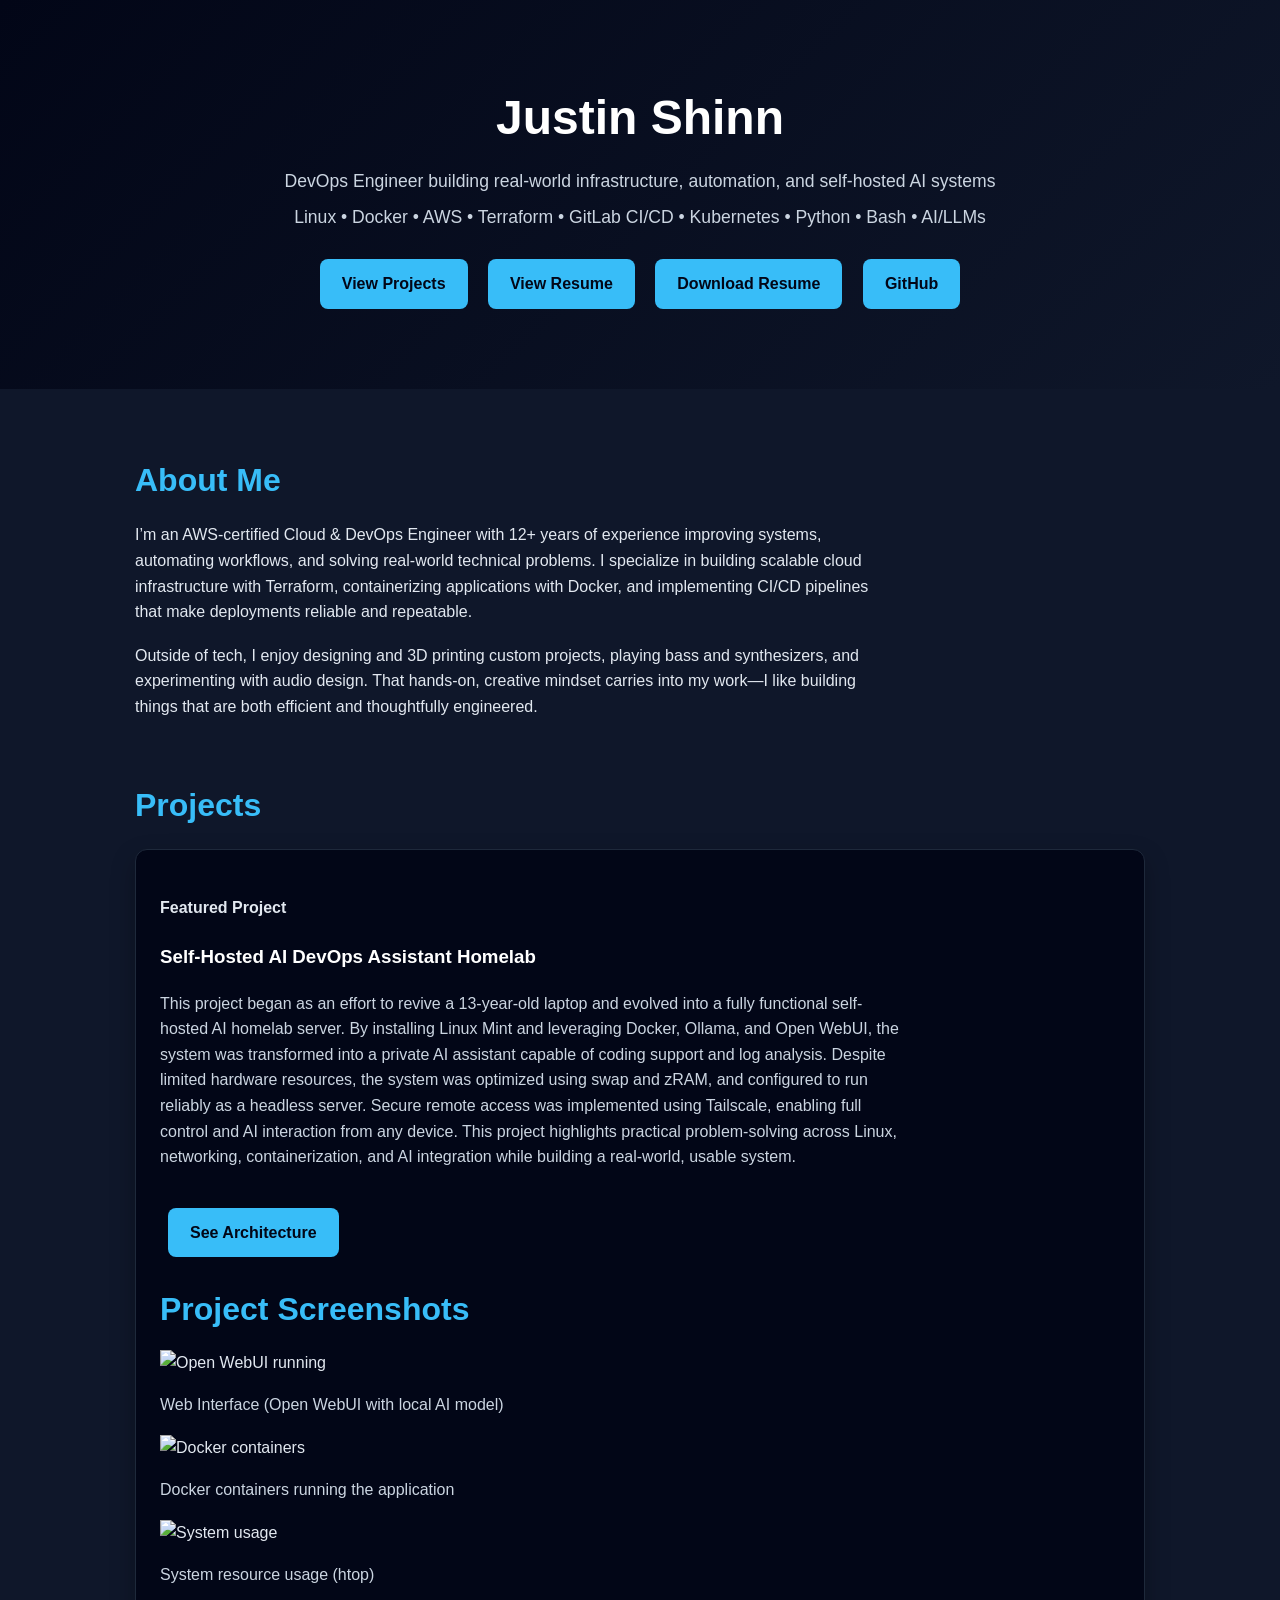
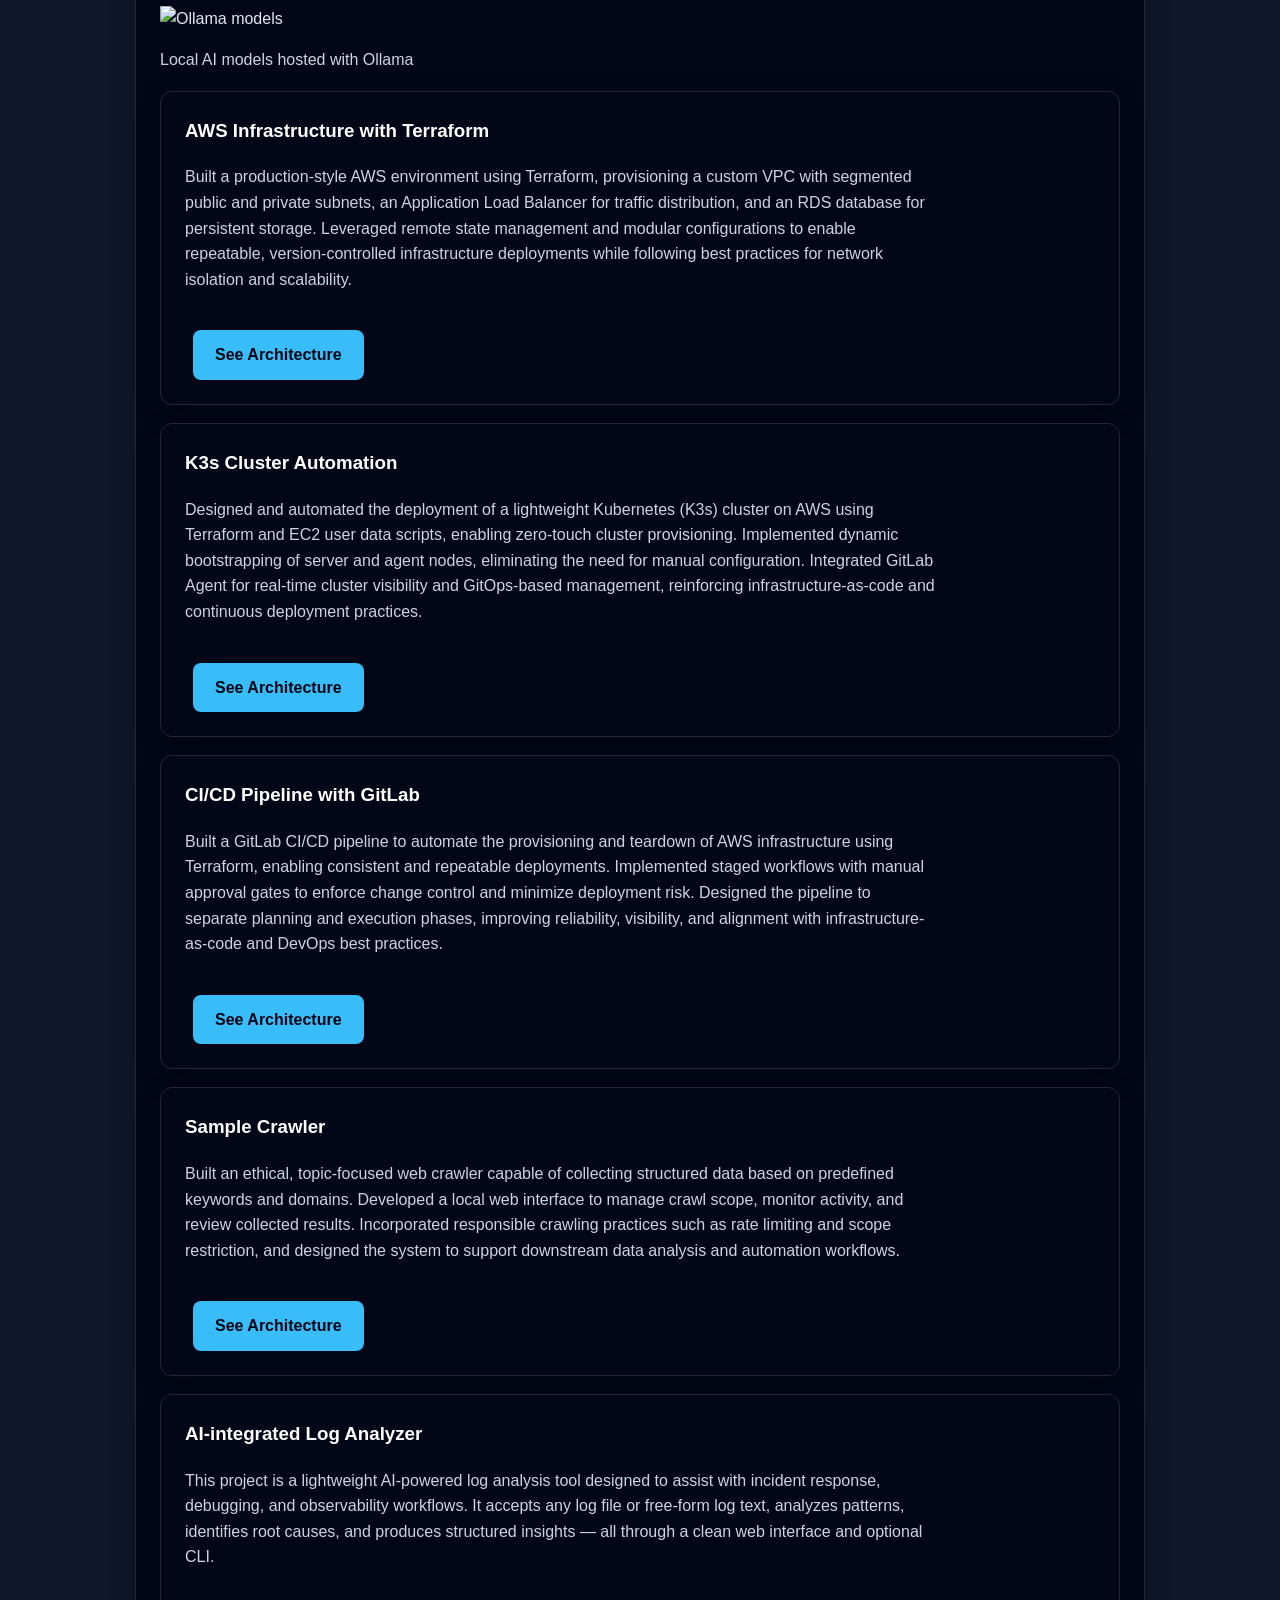
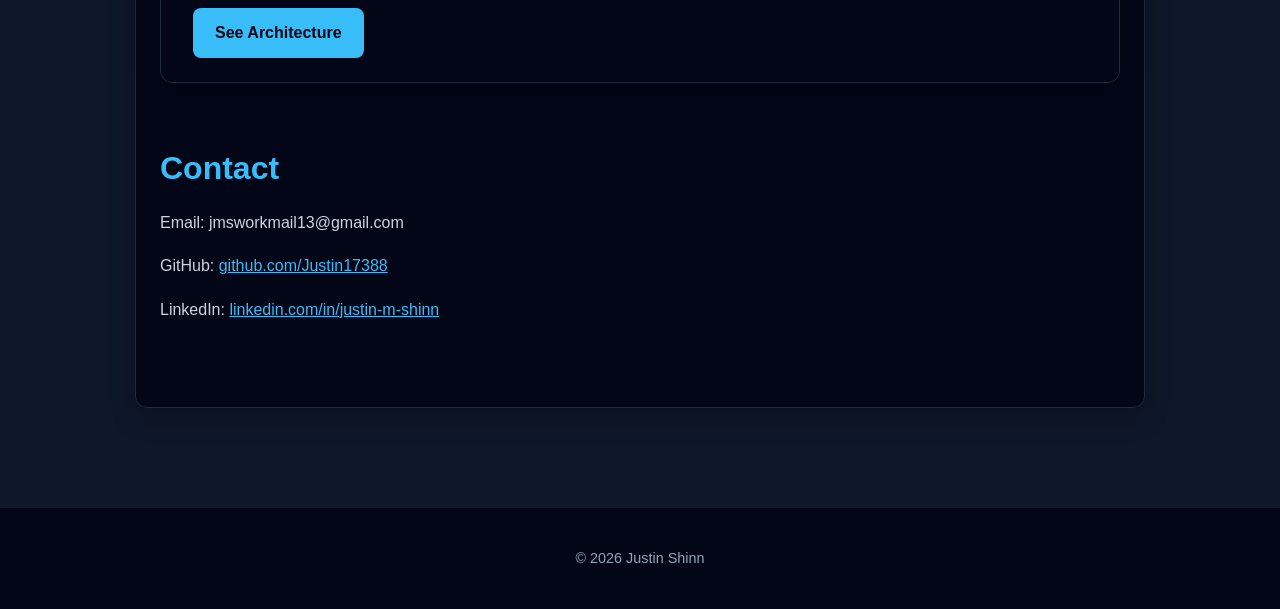
==== index.html @ c4beda51 "Update index.html" ====
<!DOCTYPE html>
<html lang="en">
<head>
  <meta charset="UTF-8">
  <title>Justin Shinn | DevOps Engineer</title>
  <meta name="viewport" content="width=device-width, initial-scale=1.0">

  <link rel="stylesheet" href="style.css">
</head>

<body>

<header>
  <h1>Justin Shinn</h1>
  <p>DevOps Engineer building real-world infrastructure, automation, and self-hosted AI systems</p>
  <p>Linux • Docker • AWS • Terraform • GitLab CI/CD • Kubernetes • Python • Bash • AI/LLMs</p>

  <a class="btn" href="#projects">View Projects</a>
  <a class="btn" href="Justin_Shinn_Resume.pdf" target="_blank">View Resume</a>
  <a class="btn" href="Justin_Shinn_Resume.pdf" download>Download Resume</a>
  <a class="btn" href="https://github.com/Justin17388" target="_blank">GitHub</a>
</header>

<main class="container">

  <section class="section">
    <h2>About Me</h2>
    <p>
      I’m an AWS-certified Cloud & DevOps Engineer with 12+ years of experience improving systems,
      automating workflows, and solving real-world technical problems. I specialize in building scalable
      cloud infrastructure with Terraform, containerizing applications with Docker, and implementing
      CI/CD pipelines that make deployments reliable and repeatable.</p>
    
    <p>
      Outside of tech, I enjoy designing and 3D printing custom projects, playing bass and synthesizers,
      and experimenting with audio design. That hands-on, creative mindset carries into my work—I like 
      building things that are both efficient and thoughtfully engineered.</p>
  </section>

  <section class="section" id="projects">
    <h2>Projects</h2>

    <div class="project">
      <h4>Featured Project</h4>
      <h3>Self-Hosted AI DevOps Assistant Homelab</h3>
      <p>
          This project began as an effort to revive a 13-year-old laptop and evolved into a fully functional 
          self-hosted AI homelab server. By installing Linux Mint and leveraging Docker, Ollama, and Open WebUI, 
          the system was transformed into a private AI assistant capable of coding support and log analysis.
          Despite limited hardware resources, the system was optimized using swap and zRAM, and configured to run
          reliably as a headless server. Secure remote access was implemented using Tailscale, enabling full
          control and AI interaction from any device.

          This project highlights practical problem-solving across Linux, networking, containerization, and AI 
          integration while building a real-world, usable system.
      </p>
      
      <a class="btn" href="https://github.com/Justin17388/devops-portfolio-justin/tree/main/projects/ai-homelab-devops-assistant" target="_blank">
      See Architecture
      </a>

      <section class="section">
  <h2>Project Screenshots</h2>

  <div class="screenshot-grid">
    <div class="screenshot-item">
      <img src="ai-homelab-devops-assistant/images/webui-running.png" alt="Open WebUI running">
      <p>Web Interface (Open WebUI with local AI model)</p>
    </div>

    <div class="screenshot-item">
      <img src="ai-homelab-devops-assistant/images/docker-containers.png" alt="Docker containers">
      <p>Docker containers running the application</p>
    </div>

    <div class="screenshot-item">
      <img src="ai-homelab-devops-assistant/images/system-usage.png" alt="System usage">
      <p>System resource usage (htop)</p>
    </div>

    <div class="screenshot-item">
      <img src="ai-homelab-devops-assistant/images/ollama-models.png" alt="Ollama models">
      <p>Local AI models hosted with Ollama</p>
    </div>

    <div class="project">
    <h3>AWS Infrastructure with Terraform</h3>
    <p>
        Built a production-style AWS environment using Terraform, provisioning a custom VPC with segmented
        public and private subnets, an Application Load Balancer for traffic distribution, and an RDS database
        for persistent storage. Leveraged remote state management and modular configurations to enable repeatable,
        version-controlled infrastructure deployments while following best practices for network isolation
        and scalability.
    </p>

    <a class="btn" href="https://github.com/Justin17388/devops-portfolio-justin/tree/main/projects/02-terraform-s3-static-site" target="_blank">
    See Architecture
  </a>
</div>
  
    <div class="project">
      <h3>K3s Cluster Automation</h3>
      <p>
          Designed and automated the deployment of a lightweight Kubernetes (K3s) cluster on AWS using Terraform 
          and EC2 user data scripts, enabling zero-touch cluster provisioning. Implemented dynamic bootstrapping of 
          server and agent nodes, eliminating the need for manual configuration. Integrated GitLab Agent for real-time
          cluster visibility and GitOps-based management, reinforcing infrastructure-as-code and continuous deployment
          practices.
      </p>
      
      <a class="btn" href="https://github.com/Justin17388/devops-portfolio-justin/tree/main/projects/04-kubernetes-kind" target="_blank">
      See Architecture
      </a>
    </div>

    <div class="project">
      <h3>CI/CD Pipeline with GitLab</h3>
      <p>
          Built a GitLab CI/CD pipeline to automate the provisioning and teardown of AWS infrastructure using Terraform,
          enabling consistent and repeatable deployments. Implemented staged workflows with manual approval gates to 
          enforce change control and minimize deployment risk. Designed the pipeline to separate planning and execution 
          phases, improving reliability, visibility, and alignment with infrastructure-as-code and DevOps best practices.
      </p>
      
      <a class="btn" href="https://gitlab.nioyatech.com/Justin_S_int19-us/smoke-test-api" target="_blank">
      See Architecture
      </a>
    </div>

    <div class="project">
      <h3>Sample Crawler</h3>
      <p>
          Built an ethical, topic-focused web crawler capable of collecting structured data based on predefined keywords and
          domains. Developed a local web interface to manage crawl scope, monitor activity, and review collected results. 
          Incorporated responsible crawling practices such as rate limiting and scope restriction, and designed the system to
          support downstream data analysis and automation workflows.
      </p>
      <a class="btn" href="https://github.com/Justin17388/devops-portfolio-justin/tree/main/projects/05-insights-crawler" target="_blank">
      See Architecture
      </a>
    </div>

    <div class="project">
      <h3>AI-integrated Log Analyzer</h3>
      <p>
        This project is a lightweight AI-powered log analysis tool designed to assist with incident
        response, debugging, and observability workflows. It accepts any log file or free-form log text,
        analyzes patterns, identifies root causes, and produces structured insights — all through 
        a clean web interface and optional CLI.
      </p>
      <a class="btn" href="https://github.com/Justin17388/devops-portfolio-justin/tree/main/projects/06-ai-log-analyzer/app" target="_blank">
      See Architecture
      </a>
    </div>
  </section>

  <section class="section">
    <h2>Contact</h2>
    <p>Email: jmsworkmail13@gmail.com</p>
    <p>
      GitHub:
      <a href="https://github.com/Justin17388" target="_blank">github.com/Justin17388</a>
    </p>
    <p>
      LinkedIn:
      <a href="https://www.linkedin.com/in/justin-m-shinn/" target="_blank">
        linkedin.com/in/justin-m-shinn
      </a>
    </p>
  </section>

</main>

<footer>
  <p>© 2026 Justin Shinn</p>
</footer>

</body>
</html>
---- style.css ----
/* Base Styles */
* {
  box-sizing: border-box;
}

body {
  font-family: Arial, Helvetica, sans-serif;
  margin: 0;
  background: #0f172a;
  color: #e2e8f0;
  line-height: 1.6;
}

/* Header / Hero */
header {
  text-align: center;
  padding: 80px 20px;
  background: linear-gradient(135deg, #020617, #0f172a);
}

header h1 {
  font-size: 3rem;
  margin: 0 0 10px;
  color: #ffffff;
}

header p {
  font-size: 1.1rem;
  margin: 8px 0;
  color: #cbd5e1;
}

/* Layout */
.container {
  max-width: 1050px;
  margin: 0 auto;
  padding: 40px 20px;
}

.section {
  margin-bottom: 60px;
}

h2 {
  color: #38bdf8;
  font-size: 2rem;
  margin-bottom: 15px;
}

h3 {
  color: #ffffff;
  margin-top: 0;
}

/* Buttons */
.btn {
  display: inline-block;
  margin: 20px 8px 0;
  padding: 12px 22px;
  background: #38bdf8;
  color: #020617;
  text-decoration: none;
  border-radius: 8px;
  font-weight: bold;
  transition: 0.2s ease;
}

.btn:hover {
  background: #7dd3fc;
  transform: translateY(-2px);
}

/* Project Cards */
.project {
  background: #020617;
  padding: 24px;
  margin-top: 18px;
  border-radius: 12px;
  border: 1px solid #1e293b;
  box-shadow: 0 10px 25px rgba(0, 0, 0, 0.25);
}

.project p {
  color: #cbd5e1;
}

/* Links */
a {
  color: #38bdf8;
}

a:hover {
  color: #7dd3fc;
}

/* Contact */
.section p {
  font-size: 1rem;
}

.section p {
  margin-bottom: 18px;
  max-width: 750px;
}

/* Footer */
footer {
  text-align: center;
  padding: 25px 20px;
  background: #020617;
  color: #94a3b8;
  font-size: 0.9rem;
}

/* Mobile */
@media (max-width: 700px) {
  header {
    padding: 55px 20px;
  }

  header h1 {
    font-size: 2.2rem;
  }

  h2 {
    font-size: 1.6rem;
  }

  .btn {
    display: block;
    margin: 12px auto 0;
    max-width: 220px;
  }
}
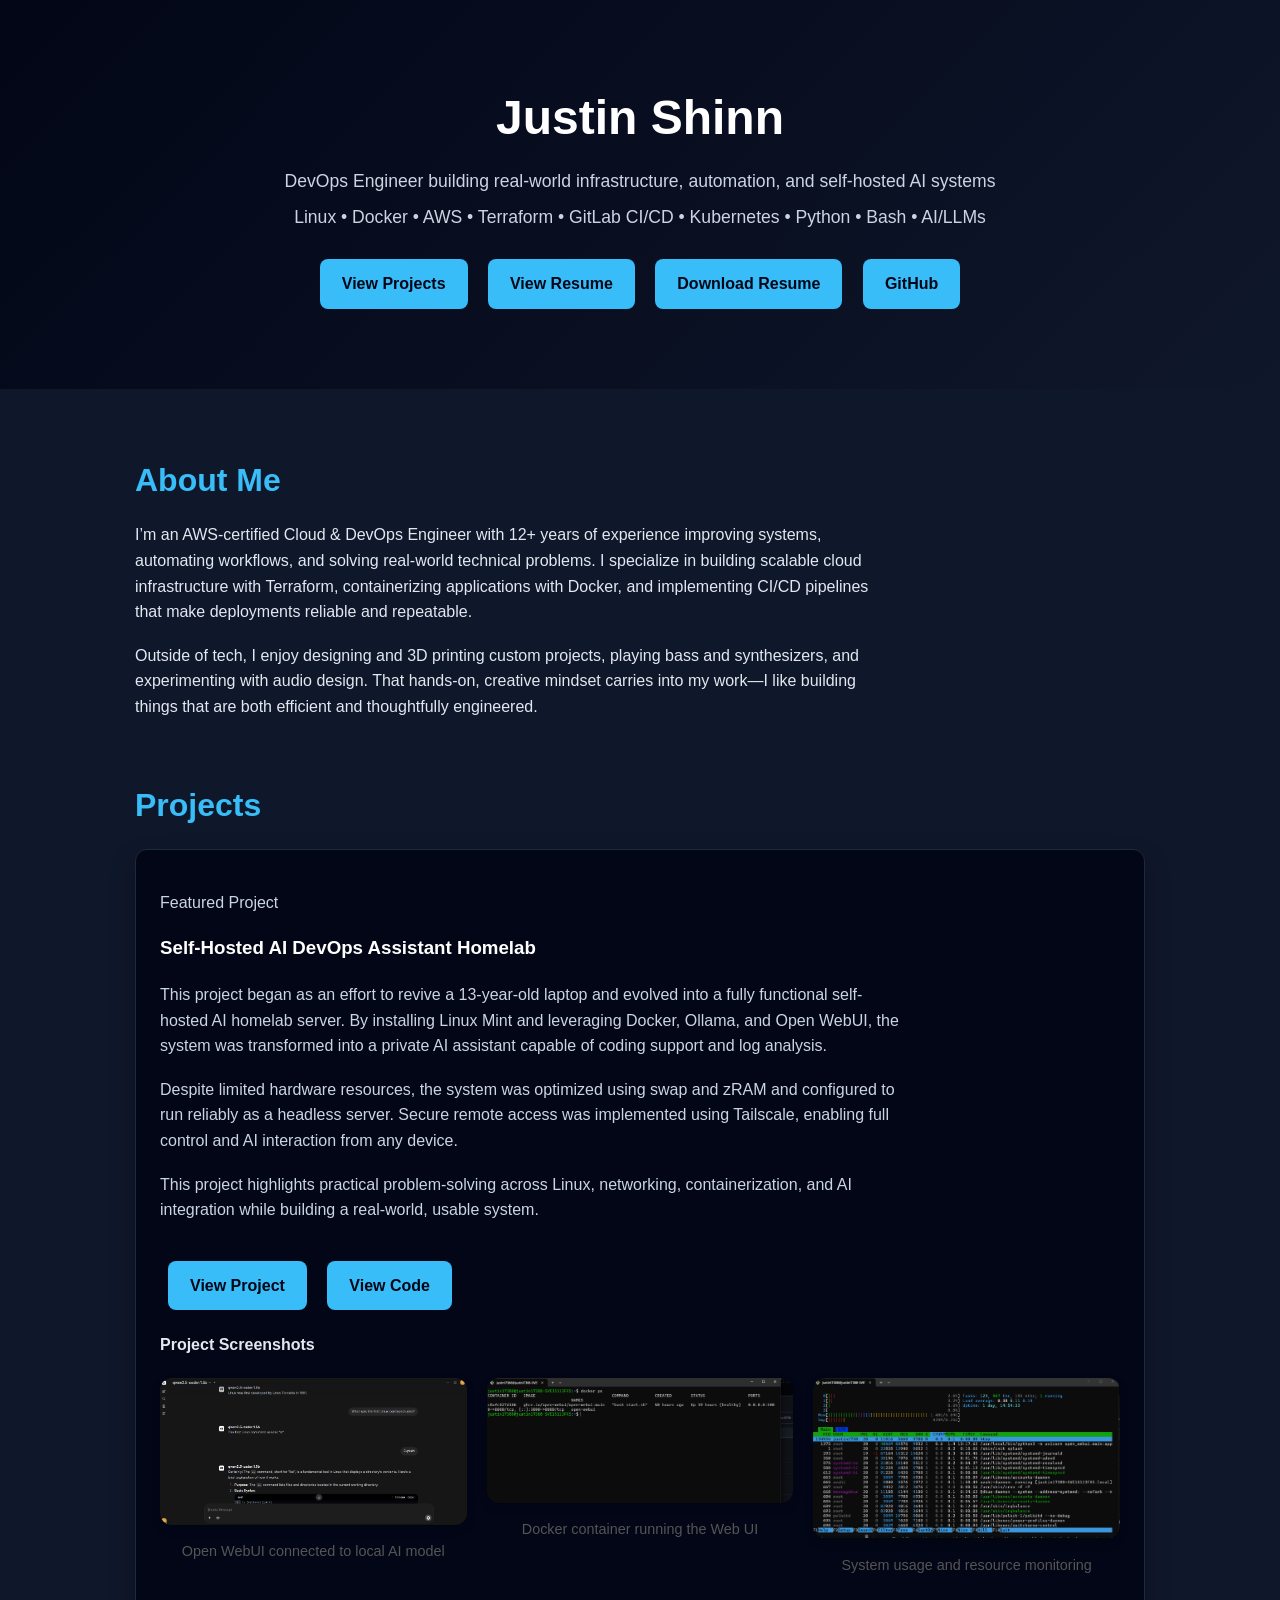
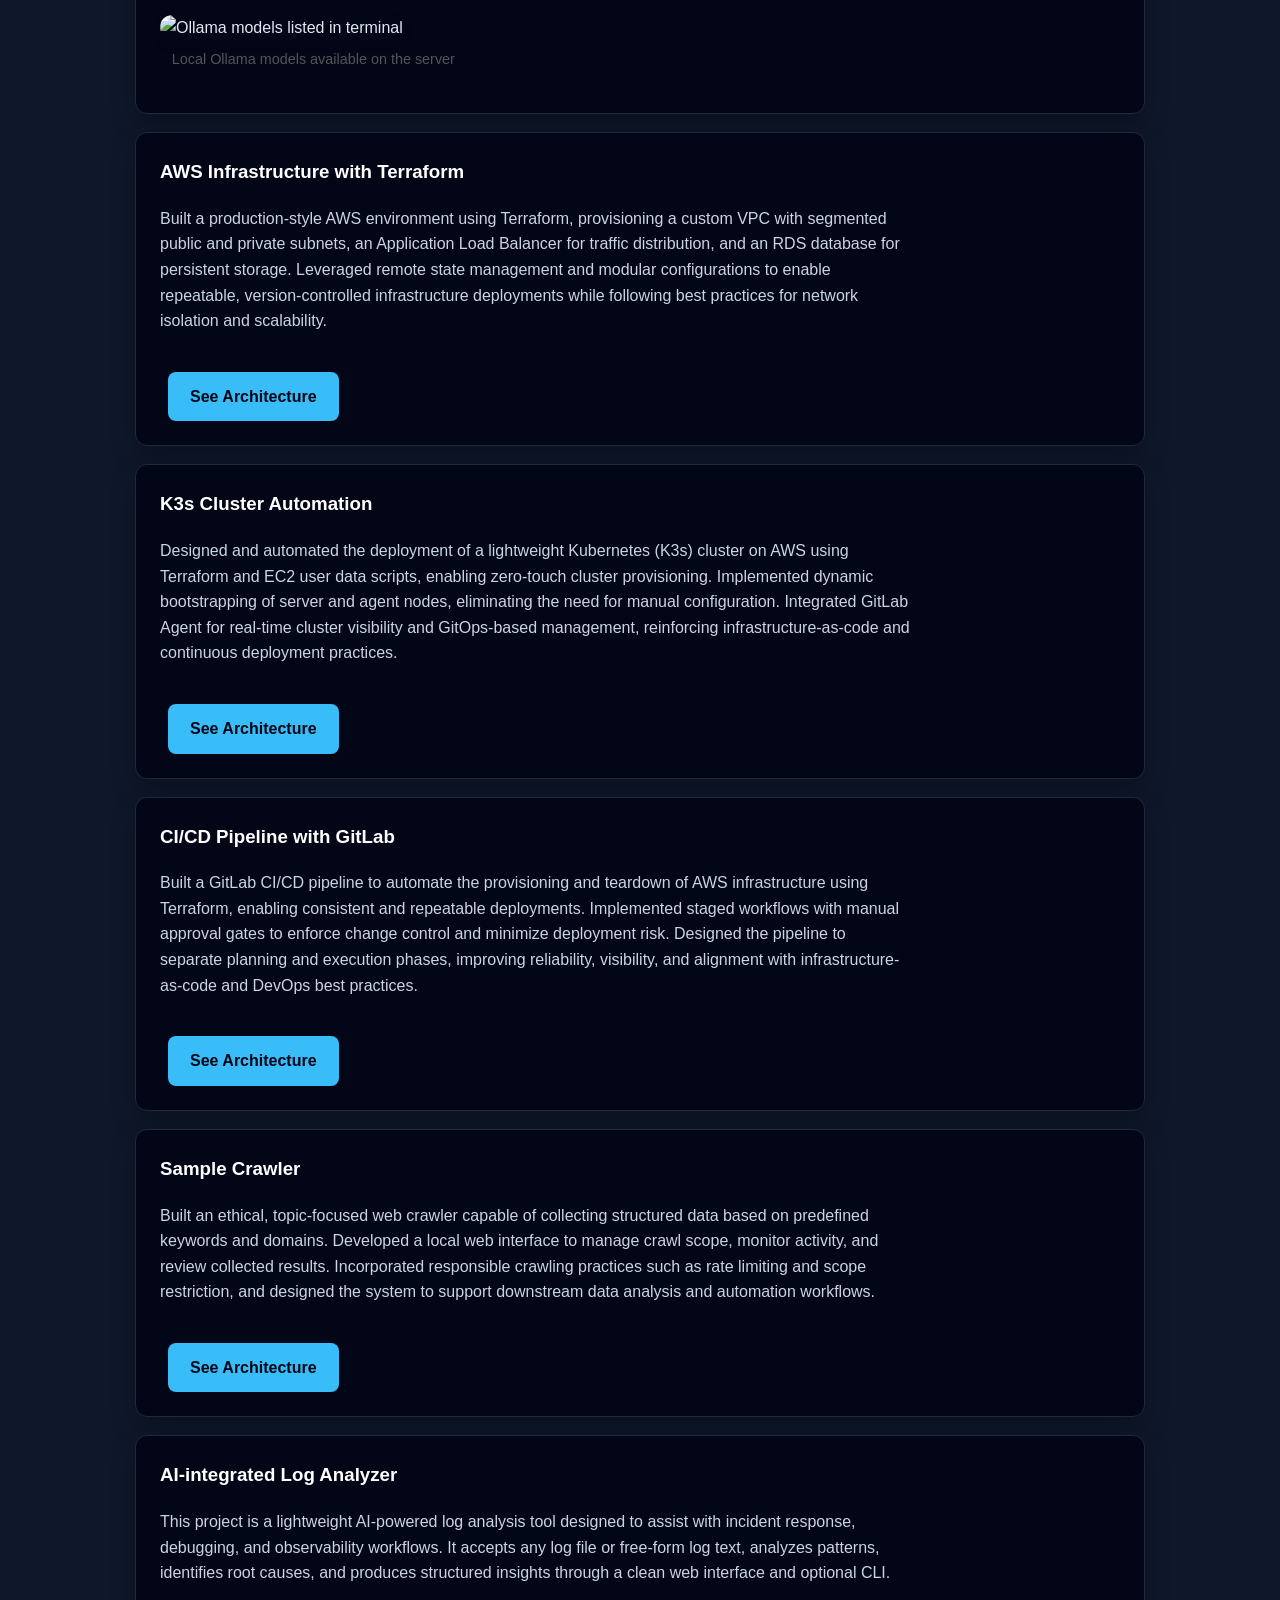
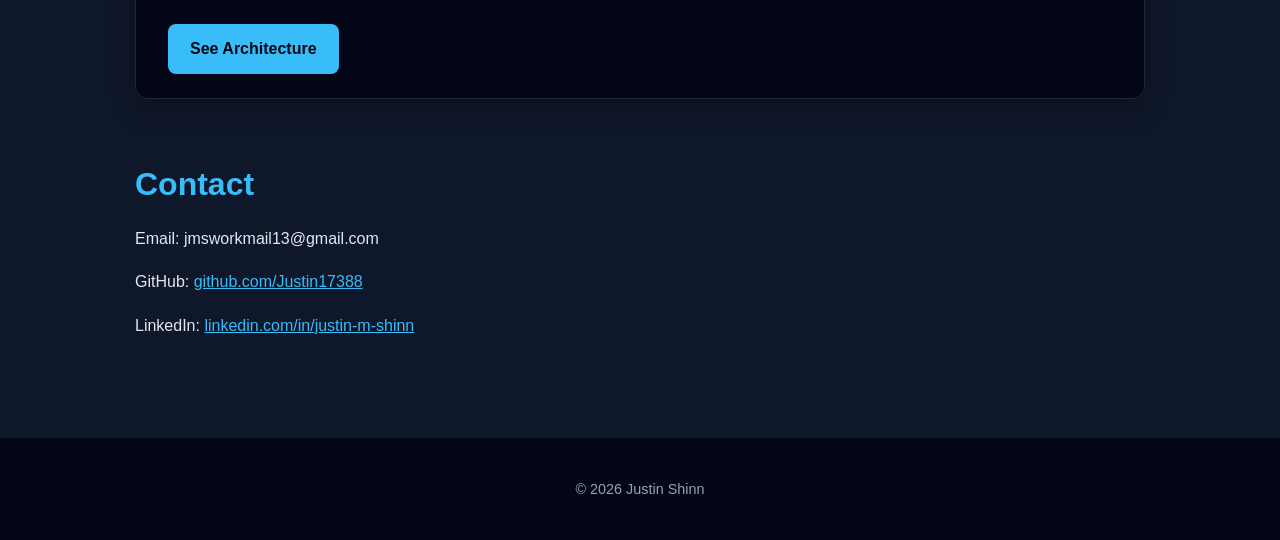
==== commit bdefcf12: "Update index.html" ====
--- a/index.html
+++ b/index.html
@@ -1,11 +1,11 @@
 <!DOCTYPE html>
 <html lang="en">
 <head>
-  <meta charset="UTF-8">
+  <meta charset="UTF-8" />
   <title>Justin Shinn | DevOps Engineer</title>
-  <meta name="viewport" content="width=device-width, initial-scale=1.0">
+  <meta name="viewport" content="width=device-width, initial-scale=1.0" />
 
-  <link rel="stylesheet" href="style.css">
+  <link rel="stylesheet" href="style.css" />
 </head>
 
 <body>
@@ -29,129 +29,143 @@
       I’m an AWS-certified Cloud & DevOps Engineer with 12+ years of experience improving systems,
       automating workflows, and solving real-world technical problems. I specialize in building scalable
       cloud infrastructure with Terraform, containerizing applications with Docker, and implementing
-      CI/CD pipelines that make deployments reliable and repeatable.</p>
-    
+      CI/CD pipelines that make deployments reliable and repeatable.
+    </p>
+
     <p>
       Outside of tech, I enjoy designing and 3D printing custom projects, playing bass and synthesizers,
-      and experimenting with audio design. That hands-on, creative mindset carries into my work—I like 
-      building things that are both efficient and thoughtfully engineered.</p>
+      and experimenting with audio design. That hands-on, creative mindset carries into my work—I like
+      building things that are both efficient and thoughtfully engineered.
+    </p>
   </section>
 
   <section class="section" id="projects">
     <h2>Projects</h2>
 
-    <div class="project">
-      <h4>Featured Project</h4>
+    <article class="project featured-project">
+      <p class="project-label">Featured Project</p>
+
       <h3>Self-Hosted AI DevOps Assistant Homelab</h3>
+
       <p>
-          This project began as an effort to revive a 13-year-old laptop and evolved into a fully functional 
-          self-hosted AI homelab server. By installing Linux Mint and leveraging Docker, Ollama, and Open WebUI, 
-          the system was transformed into a private AI assistant capable of coding support and log analysis.
-          Despite limited hardware resources, the system was optimized using swap and zRAM, and configured to run
-          reliably as a headless server. Secure remote access was implemented using Tailscale, enabling full
-          control and AI interaction from any device.
+        This project began as an effort to revive a 13-year-old laptop and evolved into a fully functional
+        self-hosted AI homelab server. By installing Linux Mint and leveraging Docker, Ollama, and Open WebUI,
+        the system was transformed into a private AI assistant capable of coding support and log analysis.
+      </p>
 
-          This project highlights practical problem-solving across Linux, networking, containerization, and AI 
-          integration while building a real-world, usable system.
+      <p>
+        Despite limited hardware resources, the system was optimized using swap and zRAM and configured to run
+        reliably as a headless server. Secure remote access was implemented using Tailscale, enabling full
+        control and AI interaction from any device.
       </p>
-      
-      <a class="btn" href="https://github.com/Justin17388/devops-portfolio-justin/tree/main/projects/ai-homelab-devops-assistant" target="_blank">
-      See Architecture
-      </a>
 
-      <section class="section">
-  <h2>Project Screenshots</h2>
+      <p>
+        This project highlights practical problem-solving across Linux, networking, containerization, and AI
+        integration while building a real-world, usable system.
+      </p>
 
-  <div class="screenshot-grid">
-    <div class="screenshot-item">
-      <img src="ai-homelab-devops-assistant/images/webui-running.png" alt="Open WebUI running">
-      <p>Web Interface (Open WebUI with local AI model)</p>
-    </div>
+      <div class="project-actions">
+        <a class="btn" href="projects/ai-homelab-devops-assistant/" target="_blank">View Project</a>
+        <a class="btn" href="https://github.com/Justin17388/Justin17388.github.io/tree/main/projects/ai-homelab-devops-assistant" target="_blank">View Code</a>
+      </div>
 
-    <div class="screenshot-item">
-      <img src="ai-homelab-devops-assistant/images/docker-containers.png" alt="Docker containers">
-      <p>Docker containers running the application</p>
-    </div>
+      <div class="screenshots">
+        <h4>Project Screenshots</h4>
 
-    <div class="screenshot-item">
-      <img src="ai-homelab-devops-assistant/images/system-usage.png" alt="System usage">
-      <p>System resource usage (htop)</p>
-    </div>
+        <div class="screenshot-grid">
+          <div class="screenshot-item">
+            <img src="webui-running.png" alt="Open WebUI running with local AI model" />
+            <p>Open WebUI connected to local AI model</p>
+          </div>
 
-    <div class="screenshot-item">
-      <img src="ai-homelab-devops-assistant/images/ollama-models.png" alt="Ollama models">
-      <p>Local AI models hosted with Ollama</p>
-    </div>
+          <div class="screenshot-item">
+            <img src="docker-containers.png" alt="Docker containers running Open WebUI" />
+            <p>Docker container running the Web UI</p>
+          </div>
 
-    <div class="project">
-    <h3>AWS Infrastructure with Terraform</h3>
-    <p>
+          <div class="screenshot-item">
+            <img src="system-usage.png" alt="System resource usage shown in htop" />
+            <p>System usage and resource monitoring</p>
+          </div>
+
+          <div class="screenshot-item">
+            <img src="ollama-models.png" alt="Ollama models listed in terminal" />
+            <p>Local Ollama models available on the server</p>
+          </div>
+        </div>
+      </div>
+    </article>
+
+    <article class="project">
+      <h3>AWS Infrastructure with Terraform</h3>
+      <p>
         Built a production-style AWS environment using Terraform, provisioning a custom VPC with segmented
         public and private subnets, an Application Load Balancer for traffic distribution, and an RDS database
         for persistent storage. Leveraged remote state management and modular configurations to enable repeatable,
         version-controlled infrastructure deployments while following best practices for network isolation
         and scalability.
-    </p>
+      </p>
 
-    <a class="btn" href="https://github.com/Justin17388/devops-portfolio-justin/tree/main/projects/02-terraform-s3-static-site" target="_blank">
-    See Architecture
-  </a>
-</div>
-  
-    <div class="project">
+      <a class="btn" href="https://github.com/Justin17388/devops-portfolio-justin/tree/main/projects/02-terraform-s3-static-site" target="_blank">
+        See Architecture
+      </a>
+    </article>
+
+    <article class="project">
       <h3>K3s Cluster Automation</h3>
       <p>
-          Designed and automated the deployment of a lightweight Kubernetes (K3s) cluster on AWS using Terraform 
-          and EC2 user data scripts, enabling zero-touch cluster provisioning. Implemented dynamic bootstrapping of 
-          server and agent nodes, eliminating the need for manual configuration. Integrated GitLab Agent for real-time
-          cluster visibility and GitOps-based management, reinforcing infrastructure-as-code and continuous deployment
-          practices.
+        Designed and automated the deployment of a lightweight Kubernetes (K3s) cluster on AWS using Terraform
+        and EC2 user data scripts, enabling zero-touch cluster provisioning. Implemented dynamic bootstrapping of
+        server and agent nodes, eliminating the need for manual configuration. Integrated GitLab Agent for real-time
+        cluster visibility and GitOps-based management, reinforcing infrastructure-as-code and continuous deployment
+        practices.
       </p>
-      
+
       <a class="btn" href="https://github.com/Justin17388/devops-portfolio-justin/tree/main/projects/04-kubernetes-kind" target="_blank">
-      See Architecture
+        See Architecture
       </a>
-    </div>
+    </article>
 
-    <div class="project">
+    <article class="project">
       <h3>CI/CD Pipeline with GitLab</h3>
       <p>
-          Built a GitLab CI/CD pipeline to automate the provisioning and teardown of AWS infrastructure using Terraform,
-          enabling consistent and repeatable deployments. Implemented staged workflows with manual approval gates to 
-          enforce change control and minimize deployment risk. Designed the pipeline to separate planning and execution 
-          phases, improving reliability, visibility, and alignment with infrastructure-as-code and DevOps best practices.
+        Built a GitLab CI/CD pipeline to automate the provisioning and teardown of AWS infrastructure using Terraform,
+        enabling consistent and repeatable deployments. Implemented staged workflows with manual approval gates to
+        enforce change control and minimize deployment risk. Designed the pipeline to separate planning and execution
+        phases, improving reliability, visibility, and alignment with infrastructure-as-code and DevOps best practices.
       </p>
-      
+
       <a class="btn" href="https://gitlab.nioyatech.com/Justin_S_int19-us/smoke-test-api" target="_blank">
-      See Architecture
+        See Architecture
       </a>
-    </div>
+    </article>
 
-    <div class="project">
+    <article class="project">
       <h3>Sample Crawler</h3>
       <p>
-          Built an ethical, topic-focused web crawler capable of collecting structured data based on predefined keywords and
-          domains. Developed a local web interface to manage crawl scope, monitor activity, and review collected results. 
-          Incorporated responsible crawling practices such as rate limiting and scope restriction, and designed the system to
-          support downstream data analysis and automation workflows.
+        Built an ethical, topic-focused web crawler capable of collecting structured data based on predefined keywords
+        and domains. Developed a local web interface to manage crawl scope, monitor activity, and review collected results.
+        Incorporated responsible crawling practices such as rate limiting and scope restriction, and designed the system to
+        support downstream data analysis and automation workflows.
       </p>
+
       <a class="btn" href="https://github.com/Justin17388/devops-portfolio-justin/tree/main/projects/05-insights-crawler" target="_blank">
-      See Architecture
+        See Architecture
       </a>
-    </div>
+    </article>
 
-    <div class="project">
+    <article class="project">
       <h3>AI-integrated Log Analyzer</h3>
       <p>
-        This project is a lightweight AI-powered log analysis tool designed to assist with incident
-        response, debugging, and observability workflows. It accepts any log file or free-form log text,
-        analyzes patterns, identifies root causes, and produces structured insights — all through 
-        a clean web interface and optional CLI.
+        This project is a lightweight AI-powered log analysis tool designed to assist with incident response,
+        debugging, and observability workflows. It accepts any log file or free-form log text, analyzes patterns,
+        identifies root causes, and produces structured insights through a clean web interface and optional CLI.
       </p>
+
       <a class="btn" href="https://github.com/Justin17388/devops-portfolio-justin/tree/main/projects/06-ai-log-analyzer/app" target="_blank">
-      See Architecture
+        See Architecture
       </a>
-    </div>
+    </article>
   </section>
 
   <section class="section">
--- a/style.css
+++ b/style.css
@@ -112,6 +112,26 @@
   font-size: 0.9rem;
 }
 
+.screenshot-grid {
+  display: grid;
+  grid-template-columns: repeat(auto-fit, minmax(300px, 1fr));
+  gap: 20px;
+  margin-top: 20px;
+}
+
+.screenshot-item img {
+  width: 100%;
+  border-radius: 12px;
+  box-shadow: 0 4px 10px rgba(0,0,0,0.2);
+}
+
+.screenshot-item p {
+  text-align: center;
+  margin-top: 8px;
+  font-size: 0.9rem;
+  color: #555;
+}
+
 /* Mobile */
 @media (max-width: 700px) {
   header {
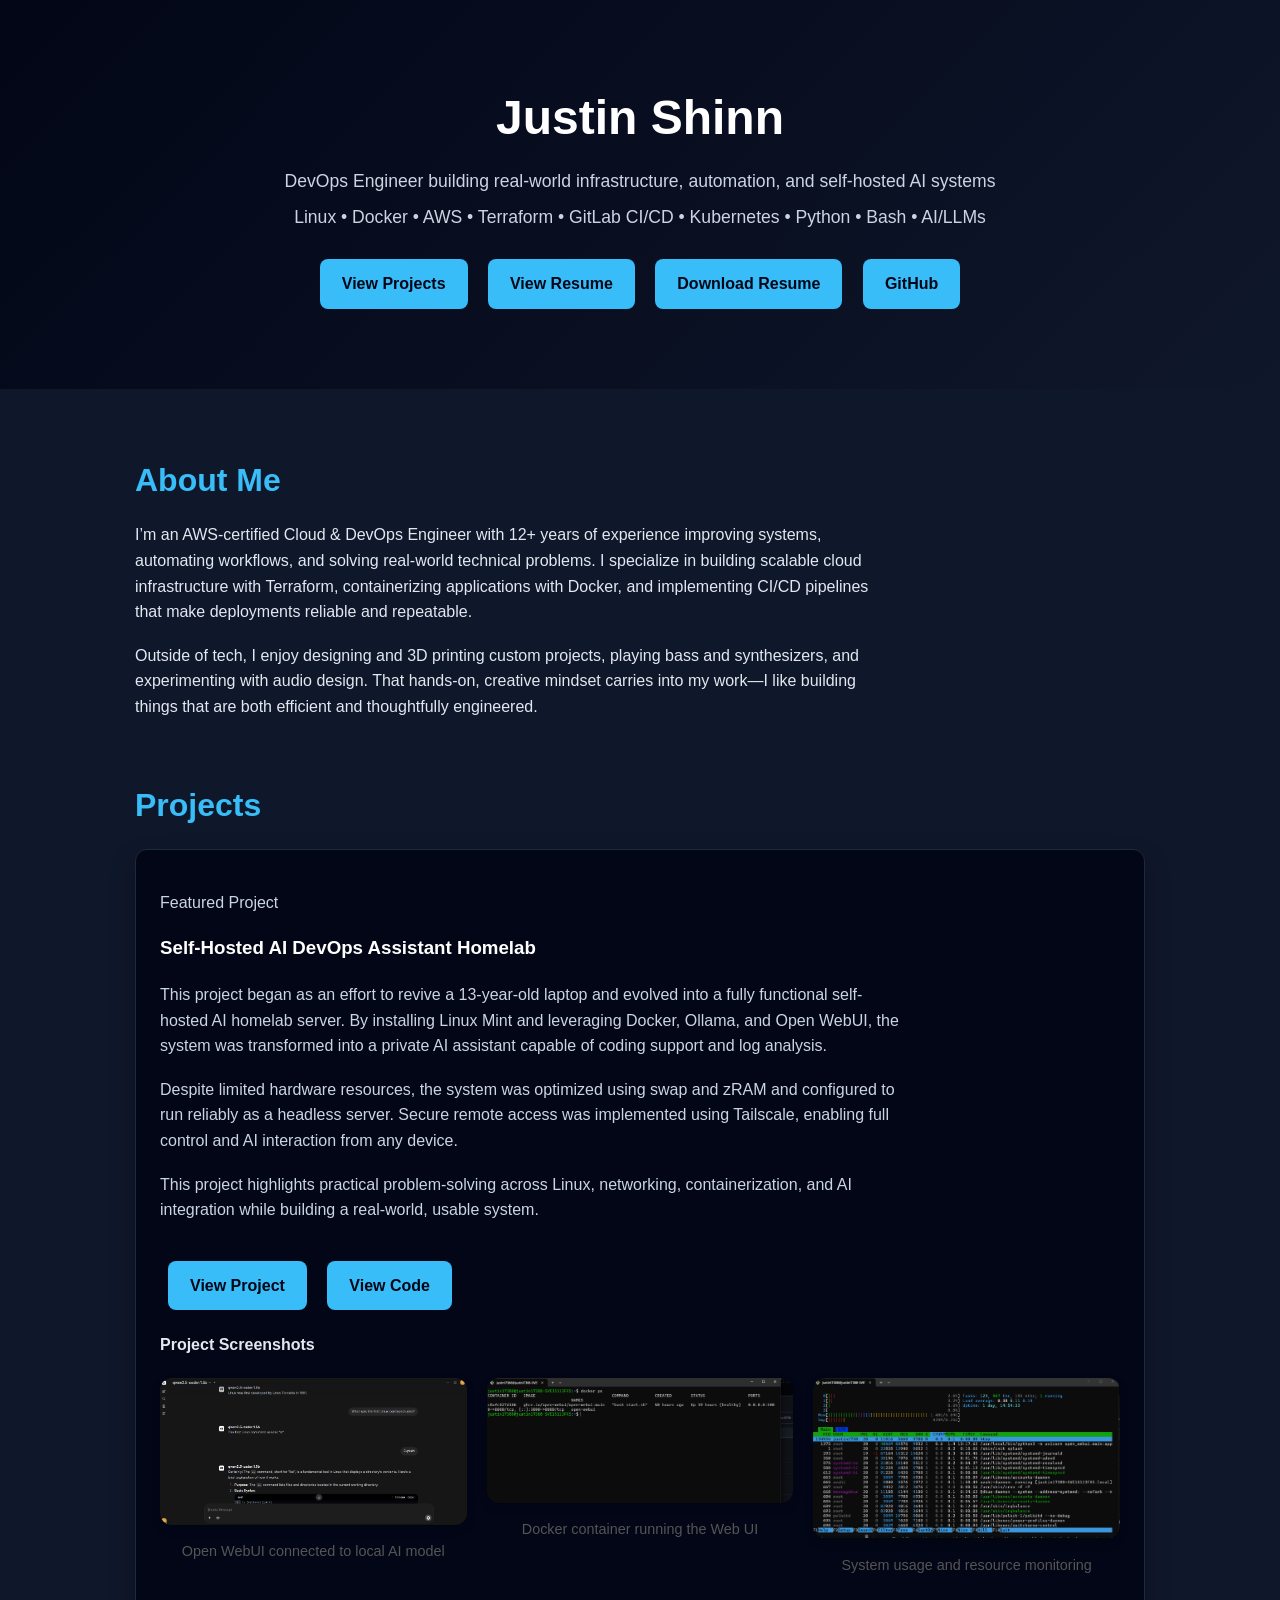
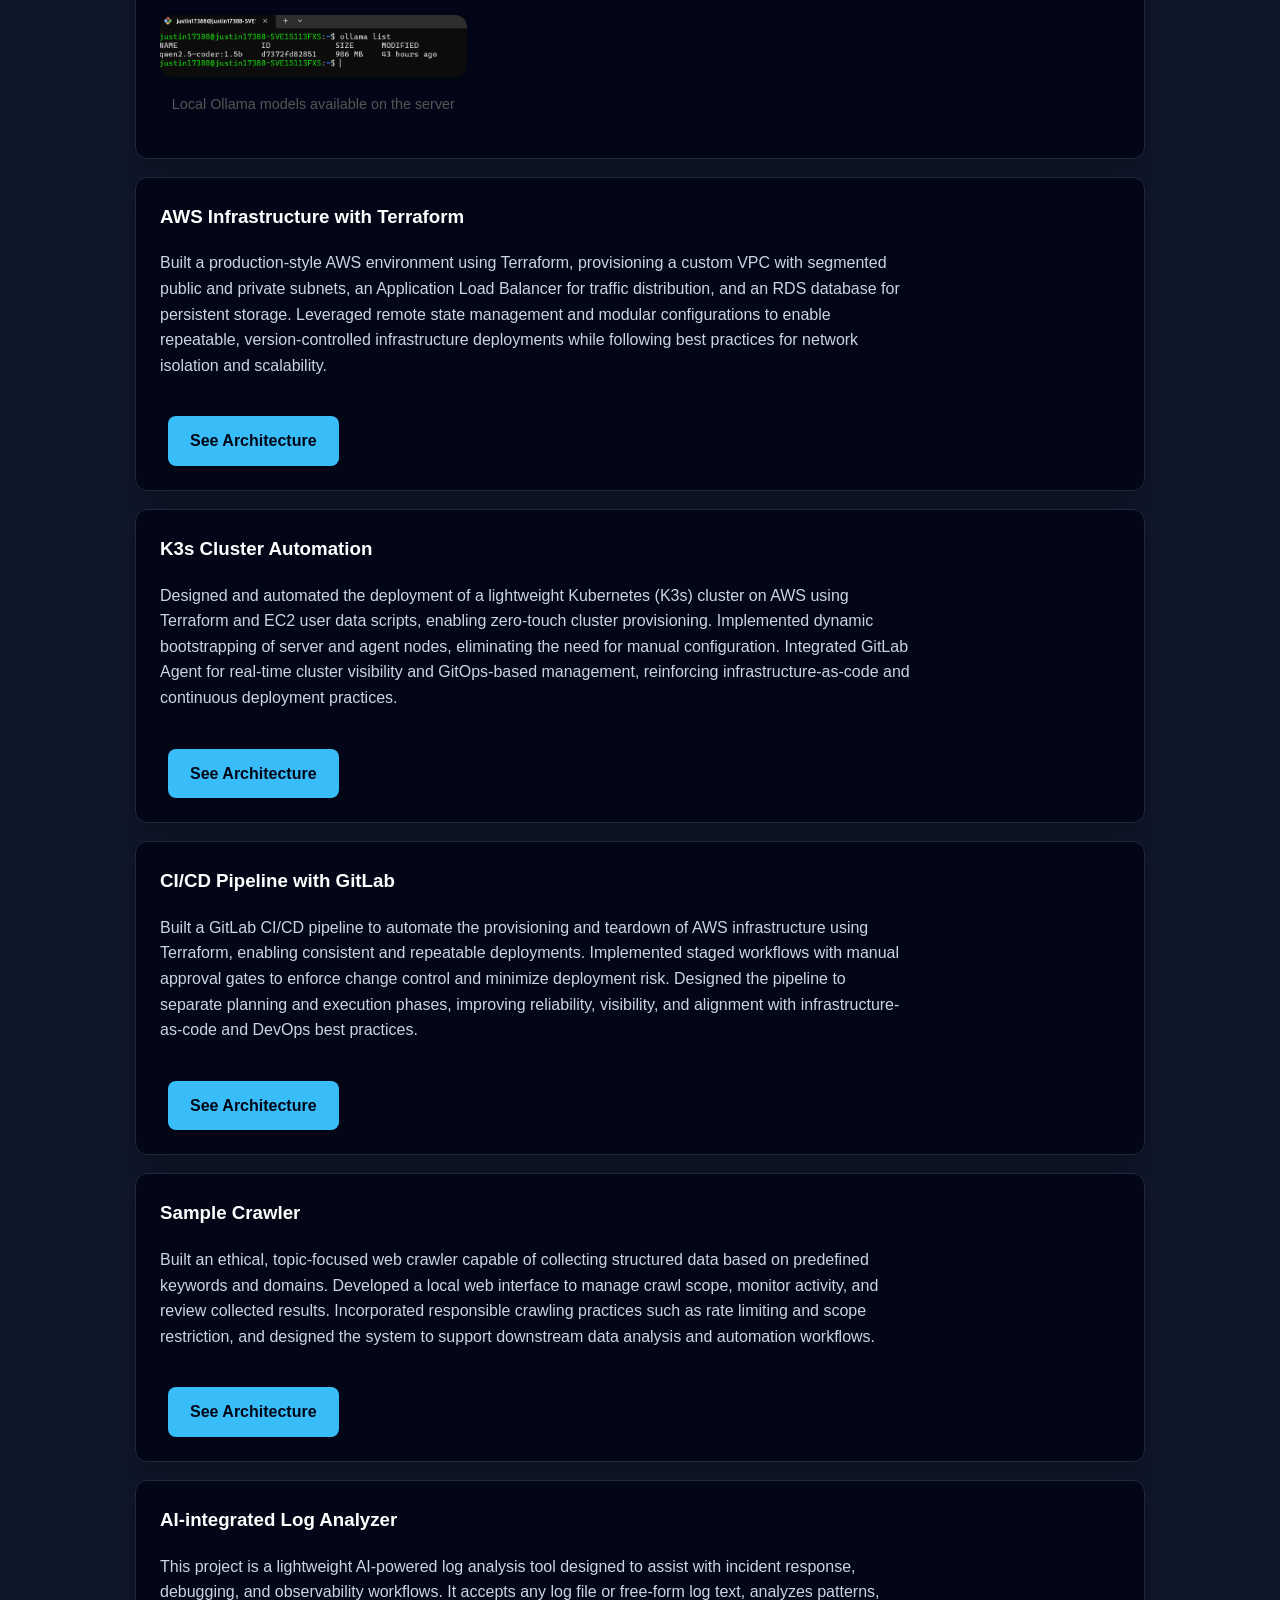
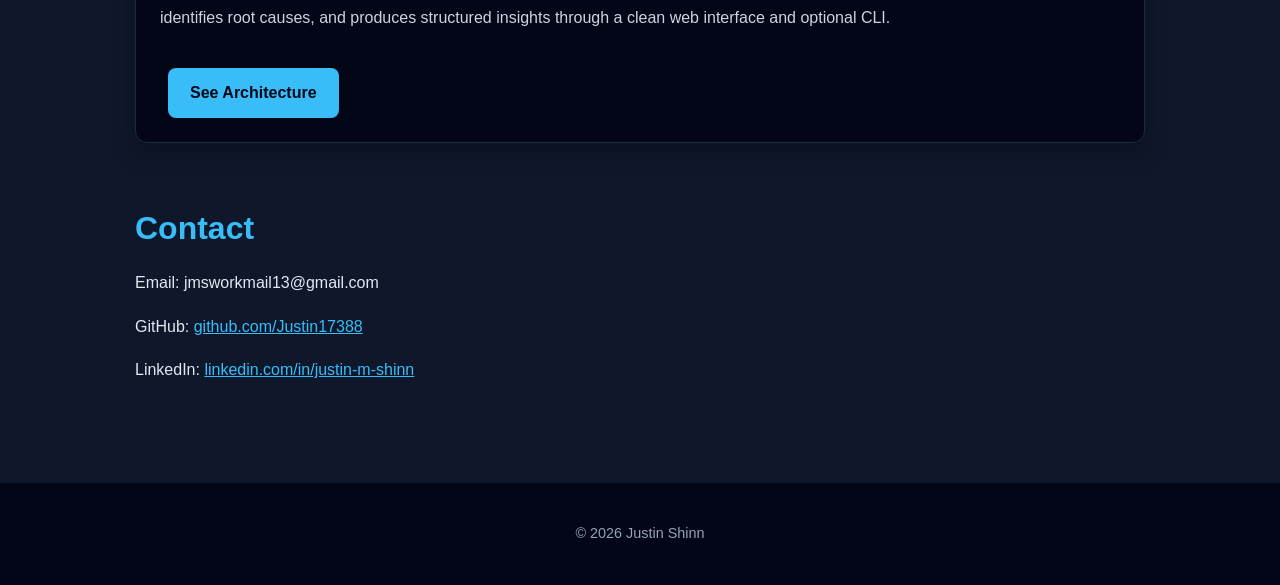
==== commit 70b0487a: "Fix image source for Ollama models screenshot" ====
--- a/index.html
+++ b/index.html
@@ -89,7 +89,7 @@
           </div>
 
           <div class="screenshot-item">
-            <img src="ollama-models.png" alt="Ollama models listed in terminal" />
+            <img src="ollama-model.png" alt="Ollama models listed in terminal" />
             <p>Local Ollama models available on the server</p>
           </div>
         </div>
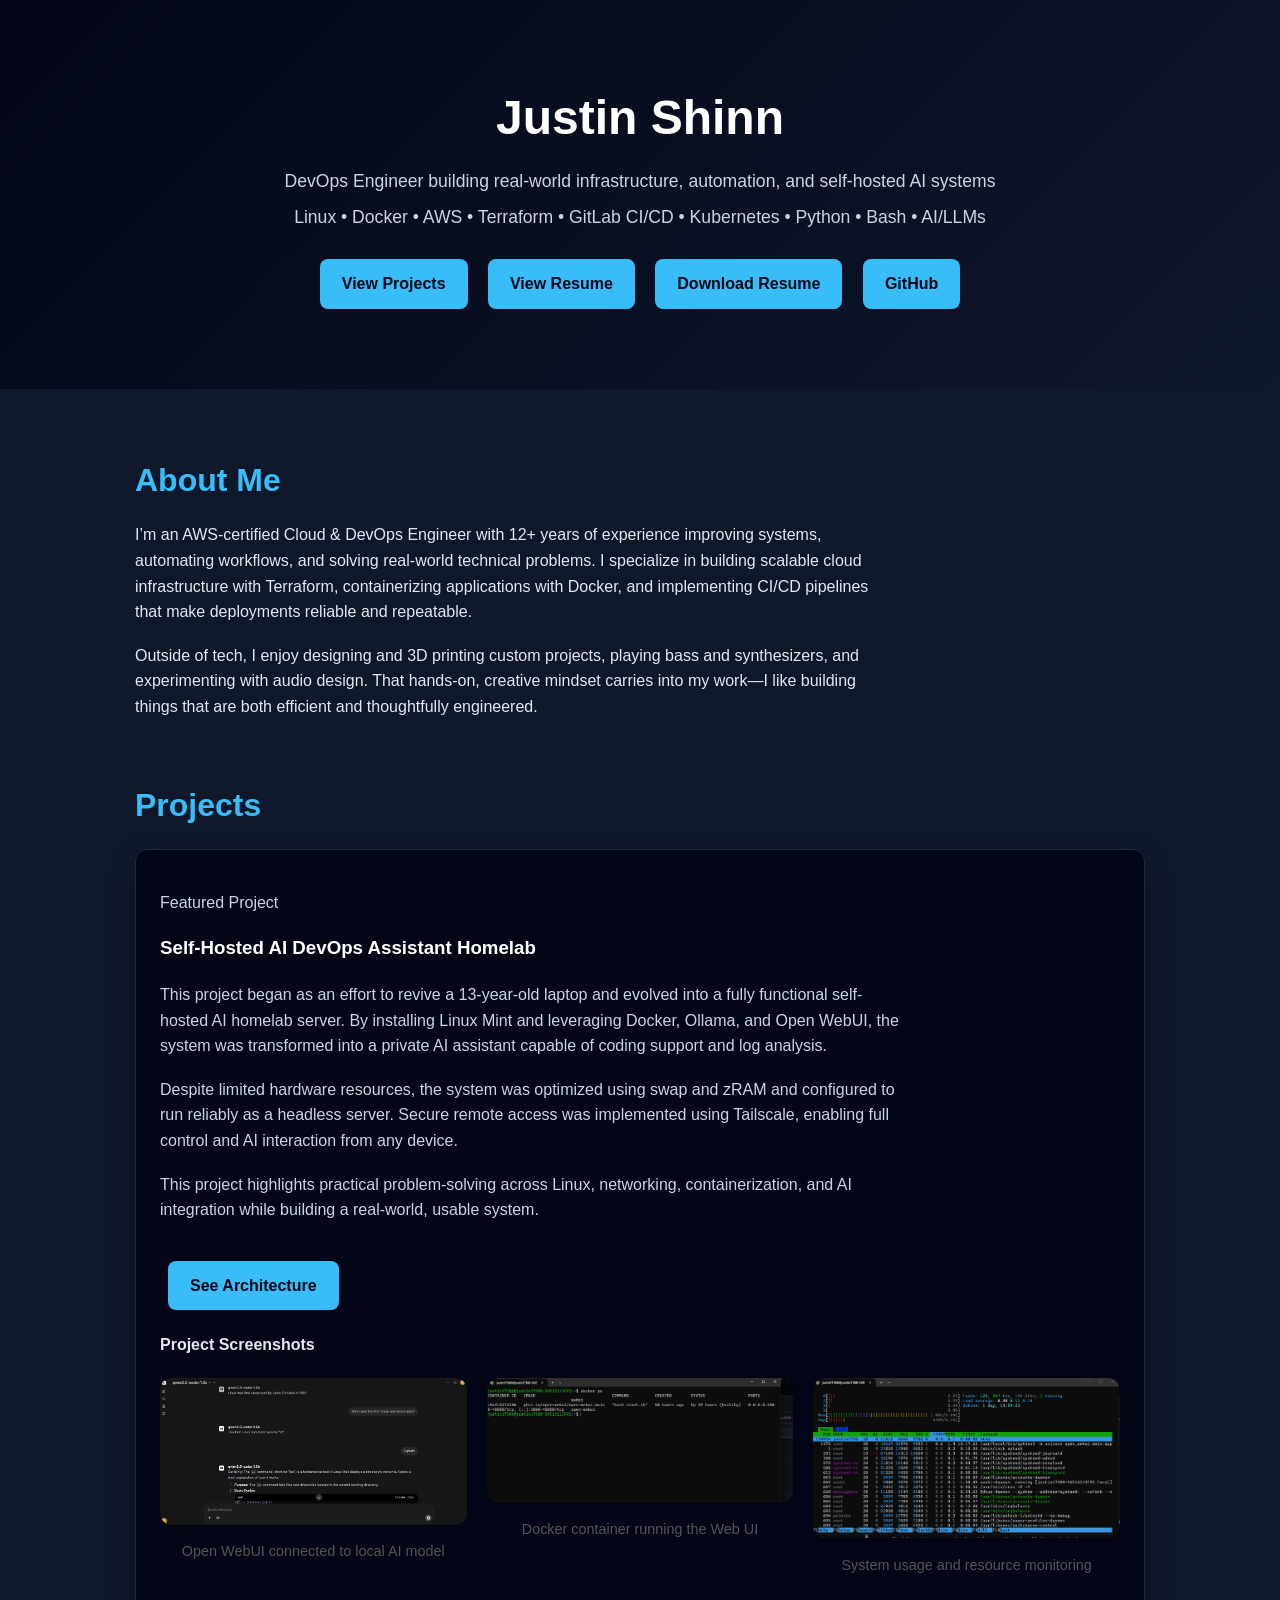
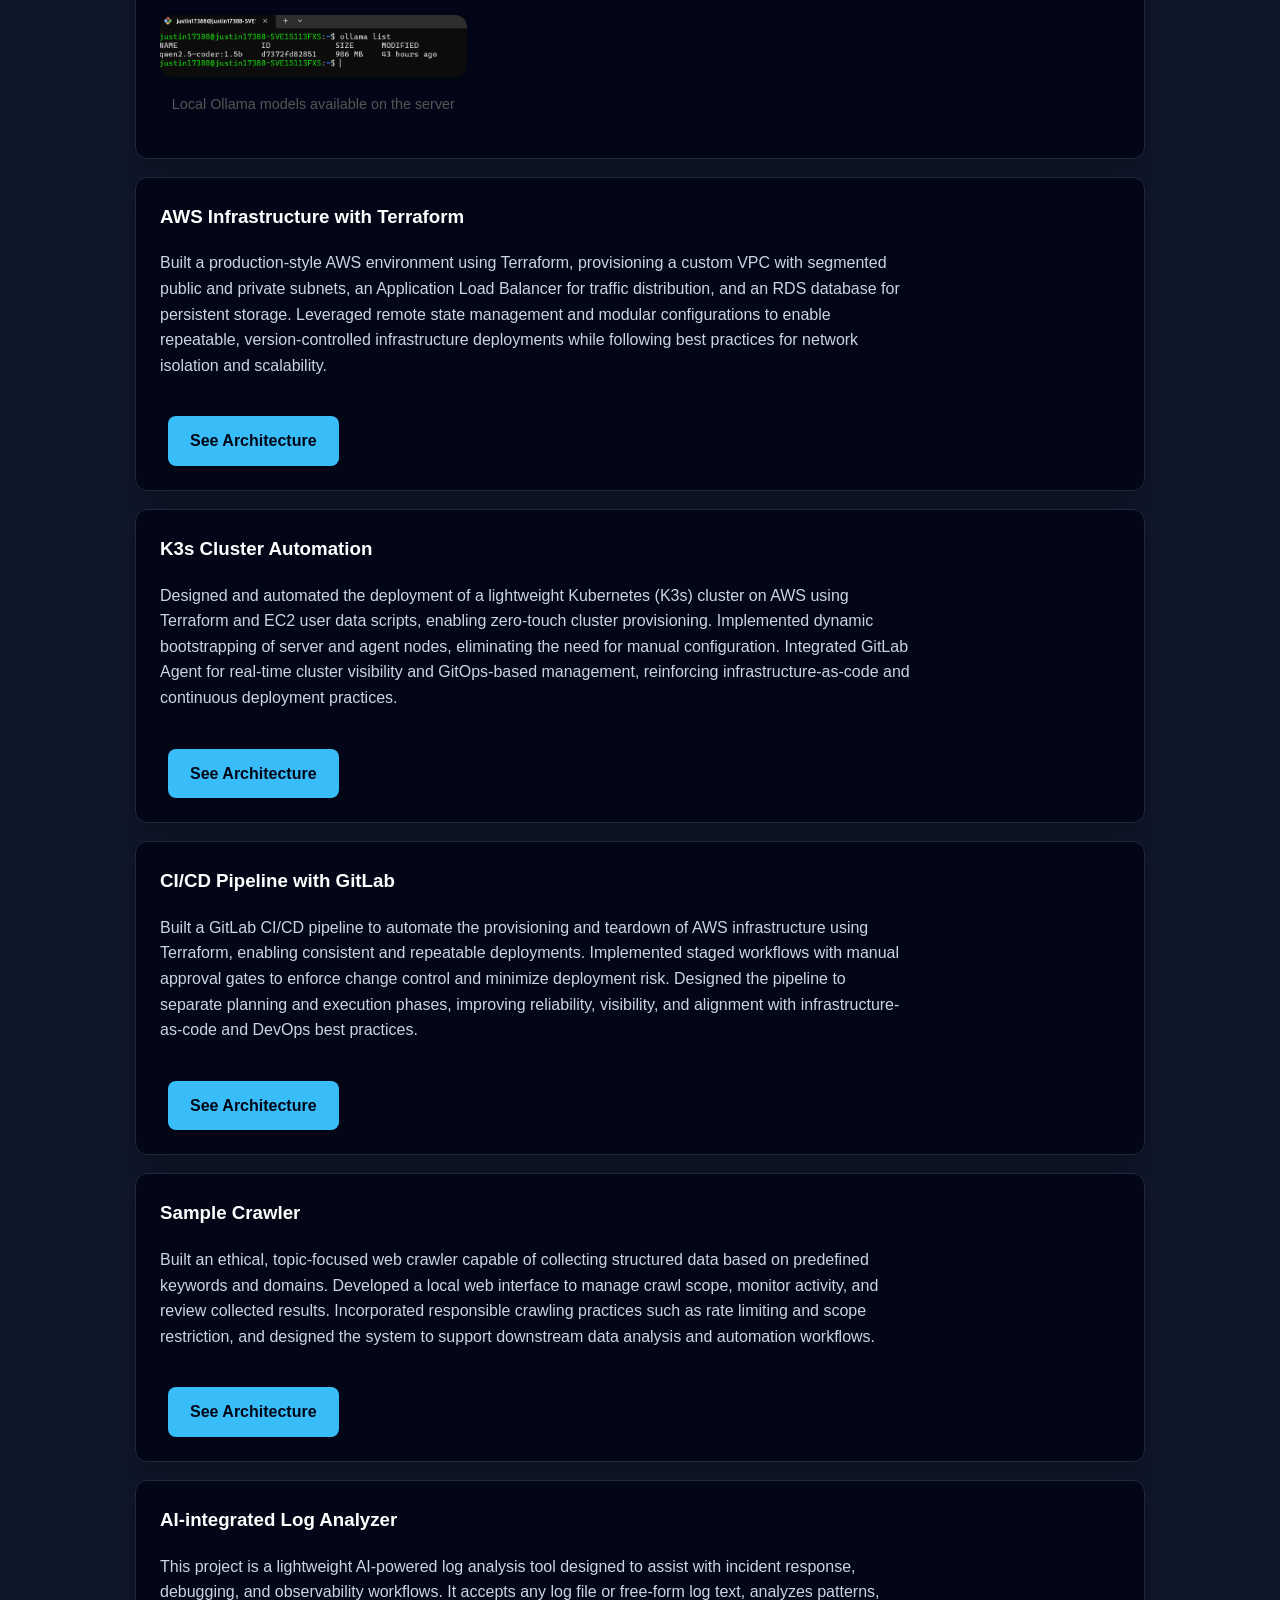
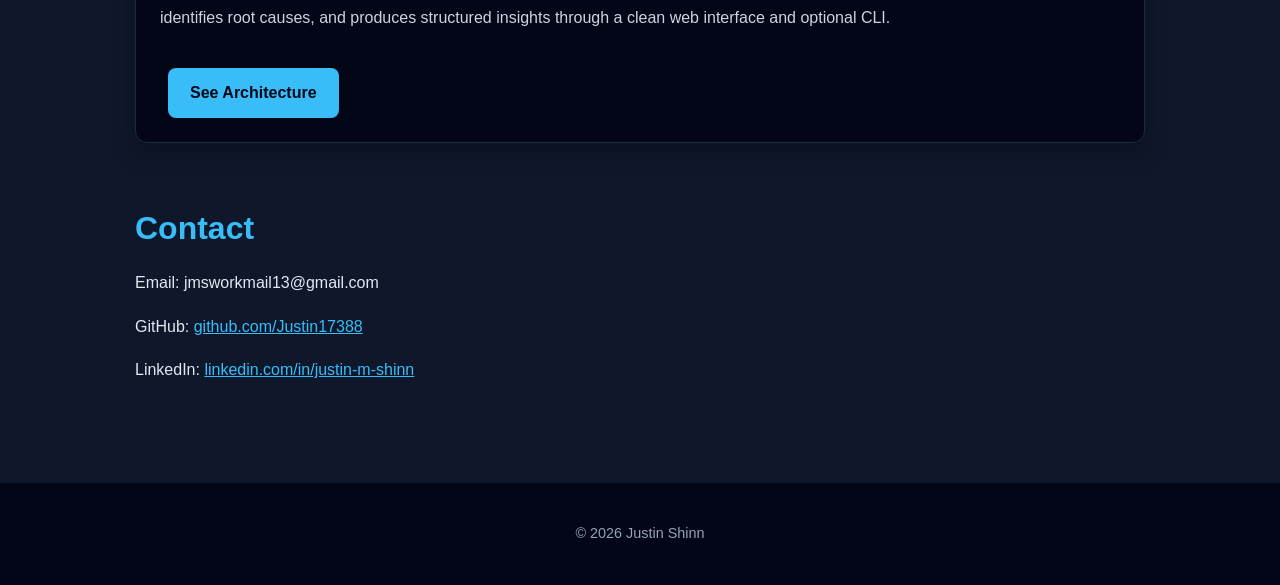
==== commit 72b889e0: "Update project action links in index.html" ====
--- a/index.html
+++ b/index.html
@@ -65,8 +65,7 @@
       </p>
 
       <div class="project-actions">
-        <a class="btn" href="projects/ai-homelab-devops-assistant/" target="_blank">View Project</a>
-        <a class="btn" href="https://github.com/Justin17388/Justin17388.github.io/tree/main/projects/ai-homelab-devops-assistant" target="_blank">View Code</a>
+        <a class="btn" href="https://github.com/Justin17388/Justin17388.github.io/tree/main/projects/ai-homelab-devops-assistant" target="_blank">See Architecture</a>
       </div>
 
       <div class="screenshots">
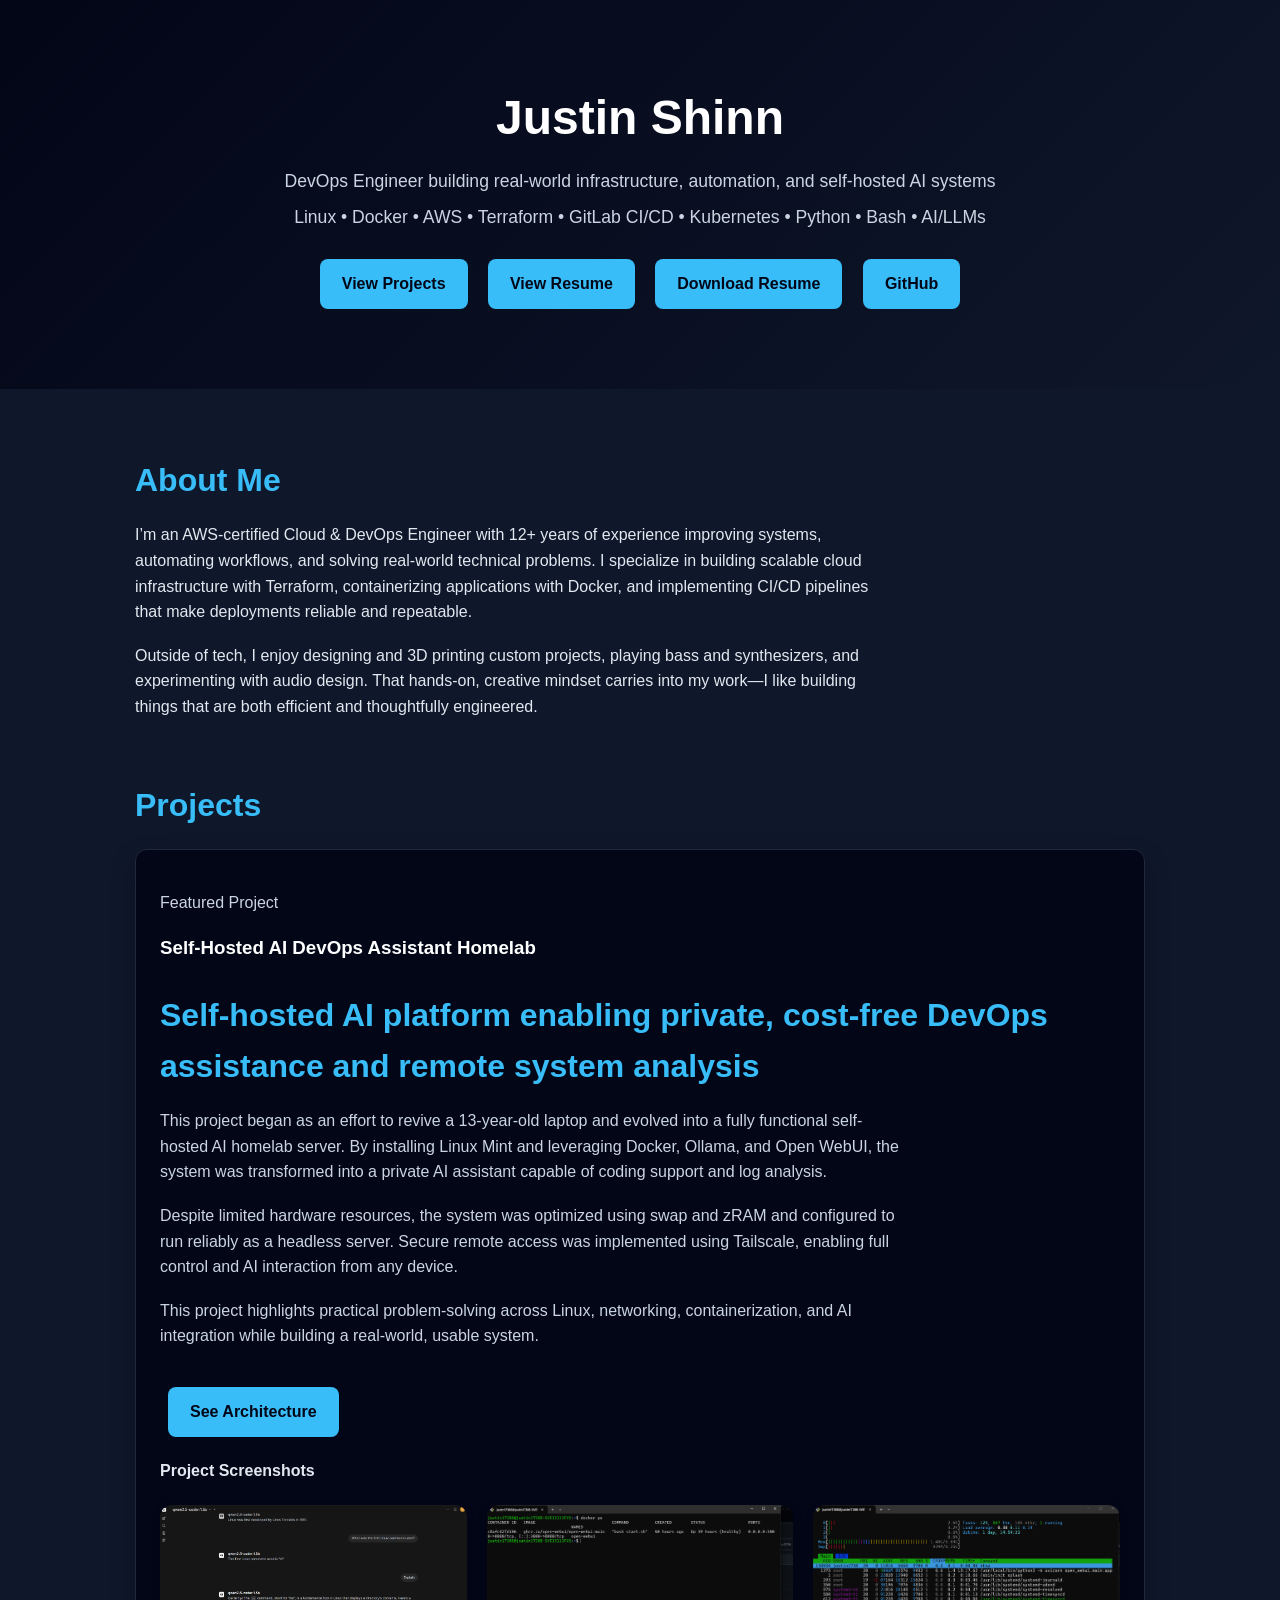
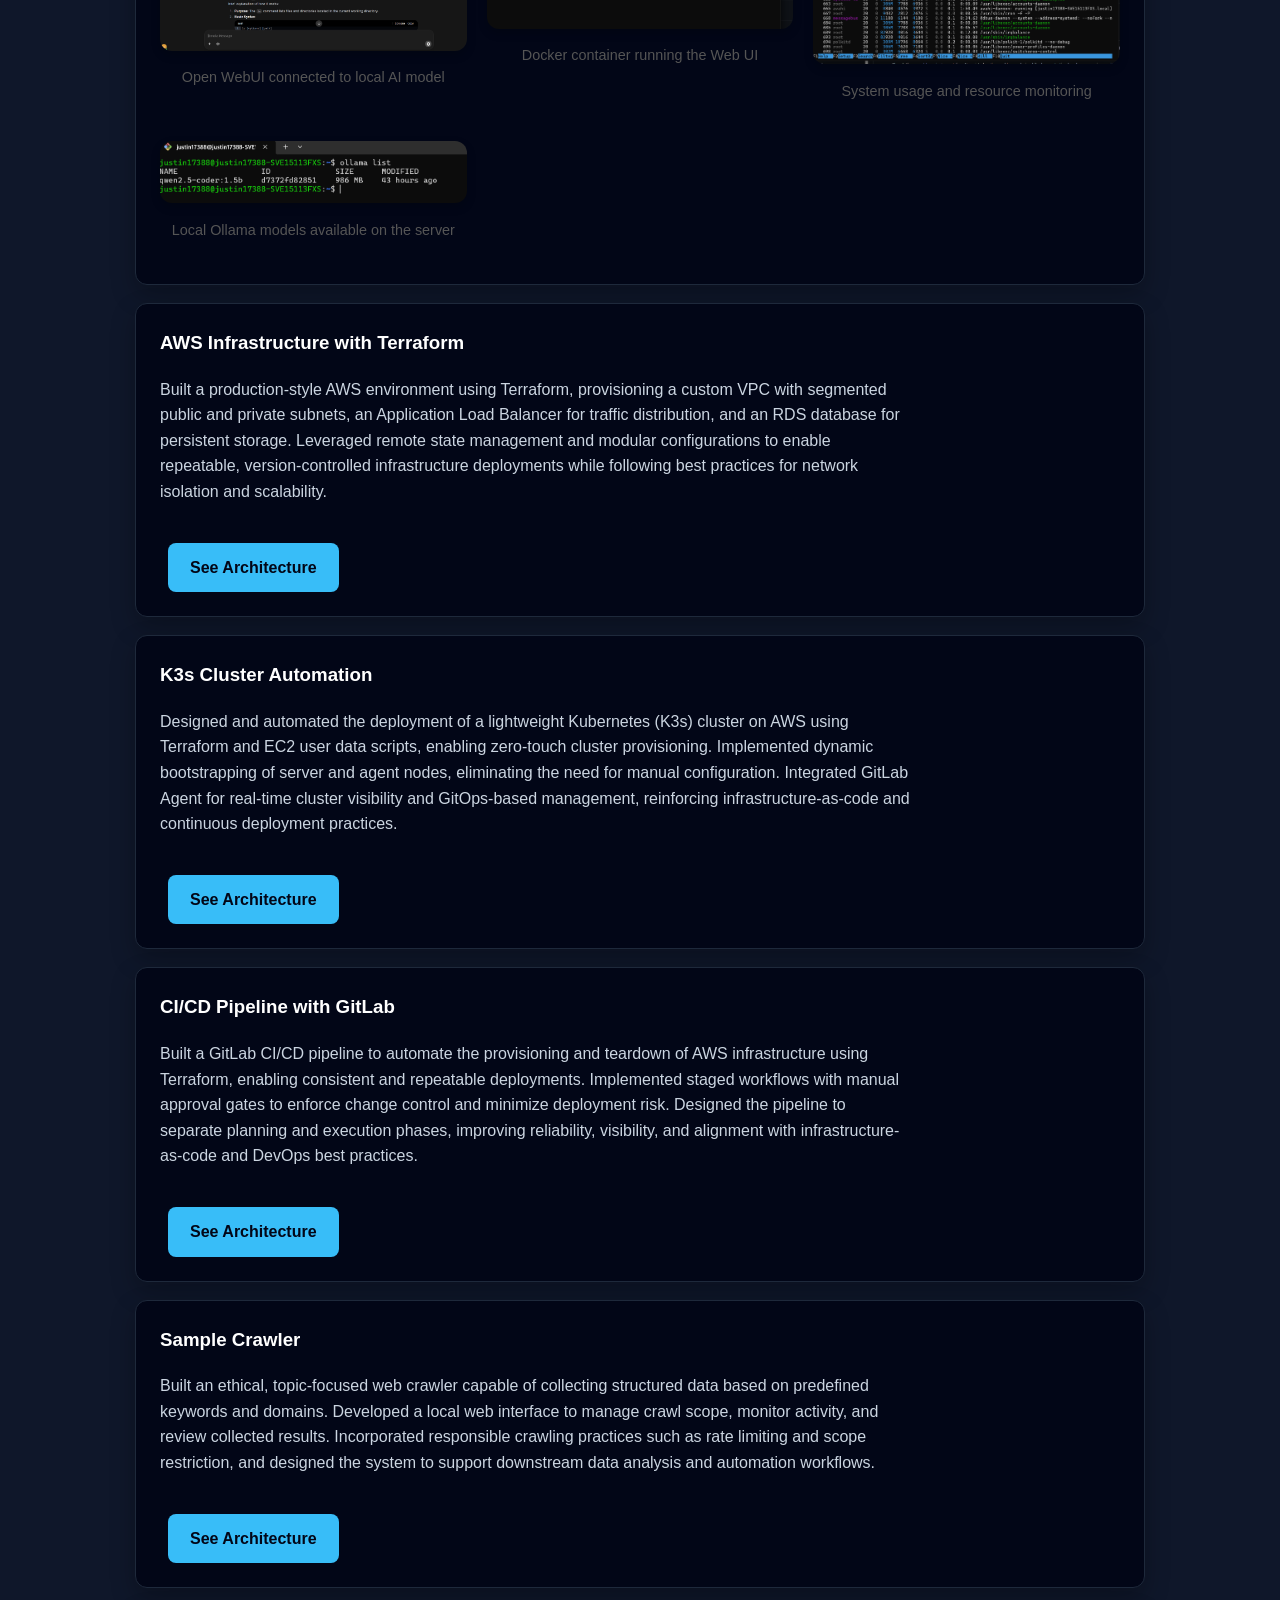
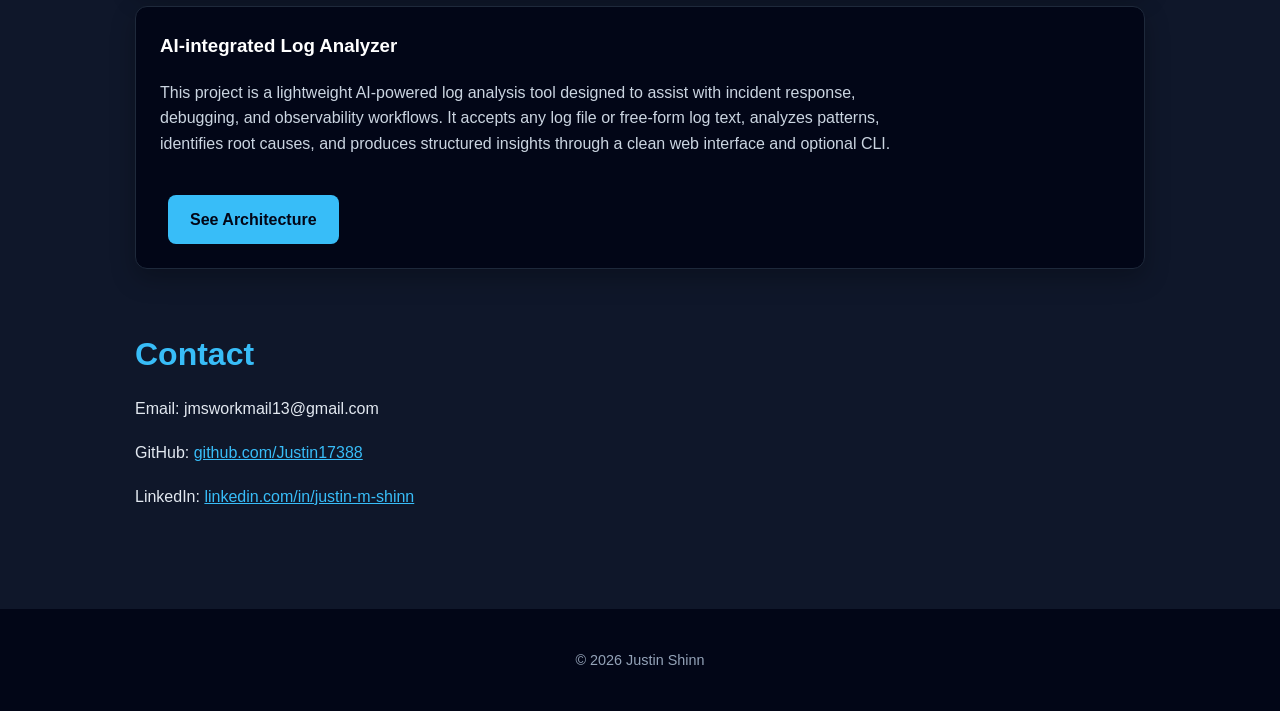
==== commit 8526a59b: "Add subtitle for Self-Hosted AI DevOps Assistant Added a subtitle to the featured project section." ====
--- a/index.html
+++ b/index.html
@@ -46,7 +46,8 @@
       <p class="project-label">Featured Project</p>
 
       <h3>Self-Hosted AI DevOps Assistant Homelab</h3>
-
+      <h2>Self-hosted AI platform enabling private, cost-free DevOps assistance and remote system analysis</h2>
+      
       <p>
         This project began as an effort to revive a 13-year-old laptop and evolved into a fully functional
         self-hosted AI homelab server. By installing Linux Mint and leveraging Docker, Ollama, and Open WebUI,
@@ -65,7 +66,7 @@
       </p>
 
       <div class="project-actions">
-        <a class="btn" href="https://github.com/Justin17388/Justin17388.github.io/tree/main/projects/ai-homelab-devops-assistant" target="_blank">See Architecture</a>
+        <a class="btn" href="https://github.com/Justin17388/devops-portfolio-justin/tree/main/projects/ai-homelab-devops-assistant" target="_blank">See Architecture</a>
       </div>
 
       <div class="screenshots">
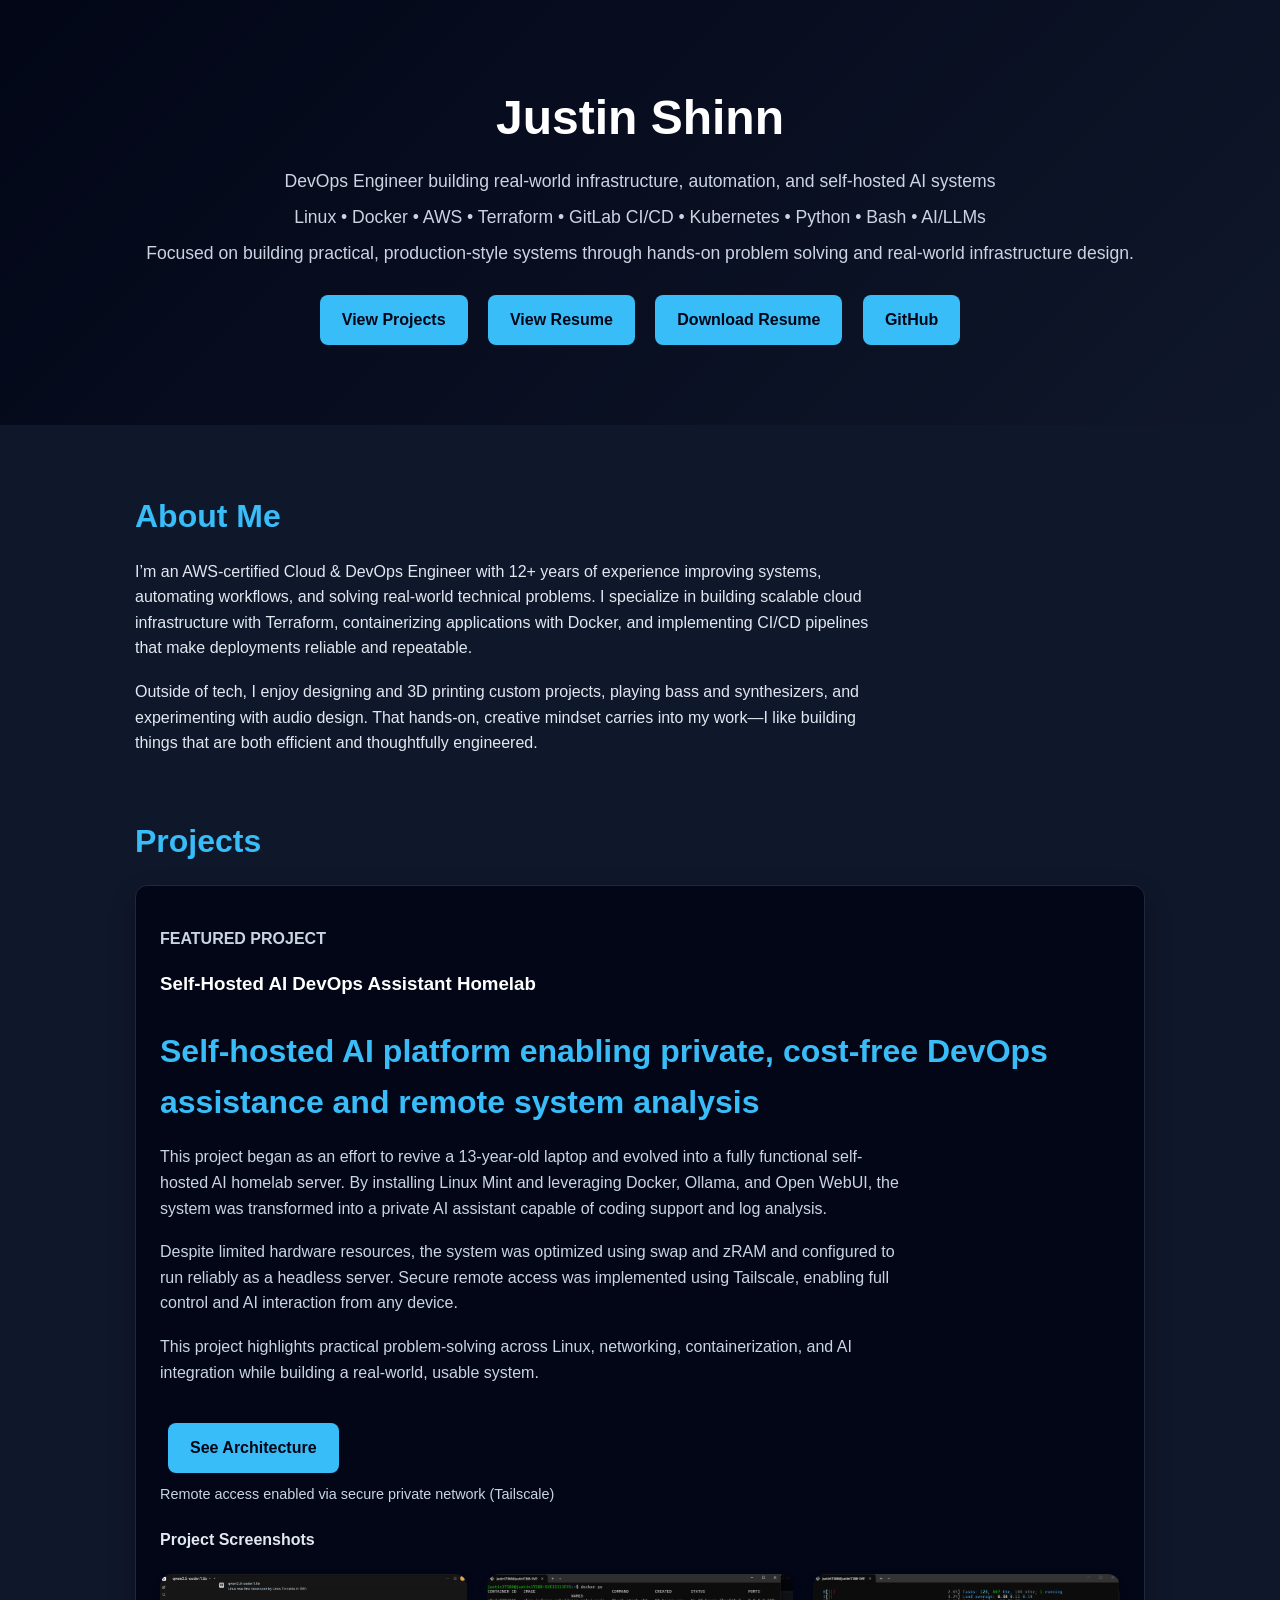
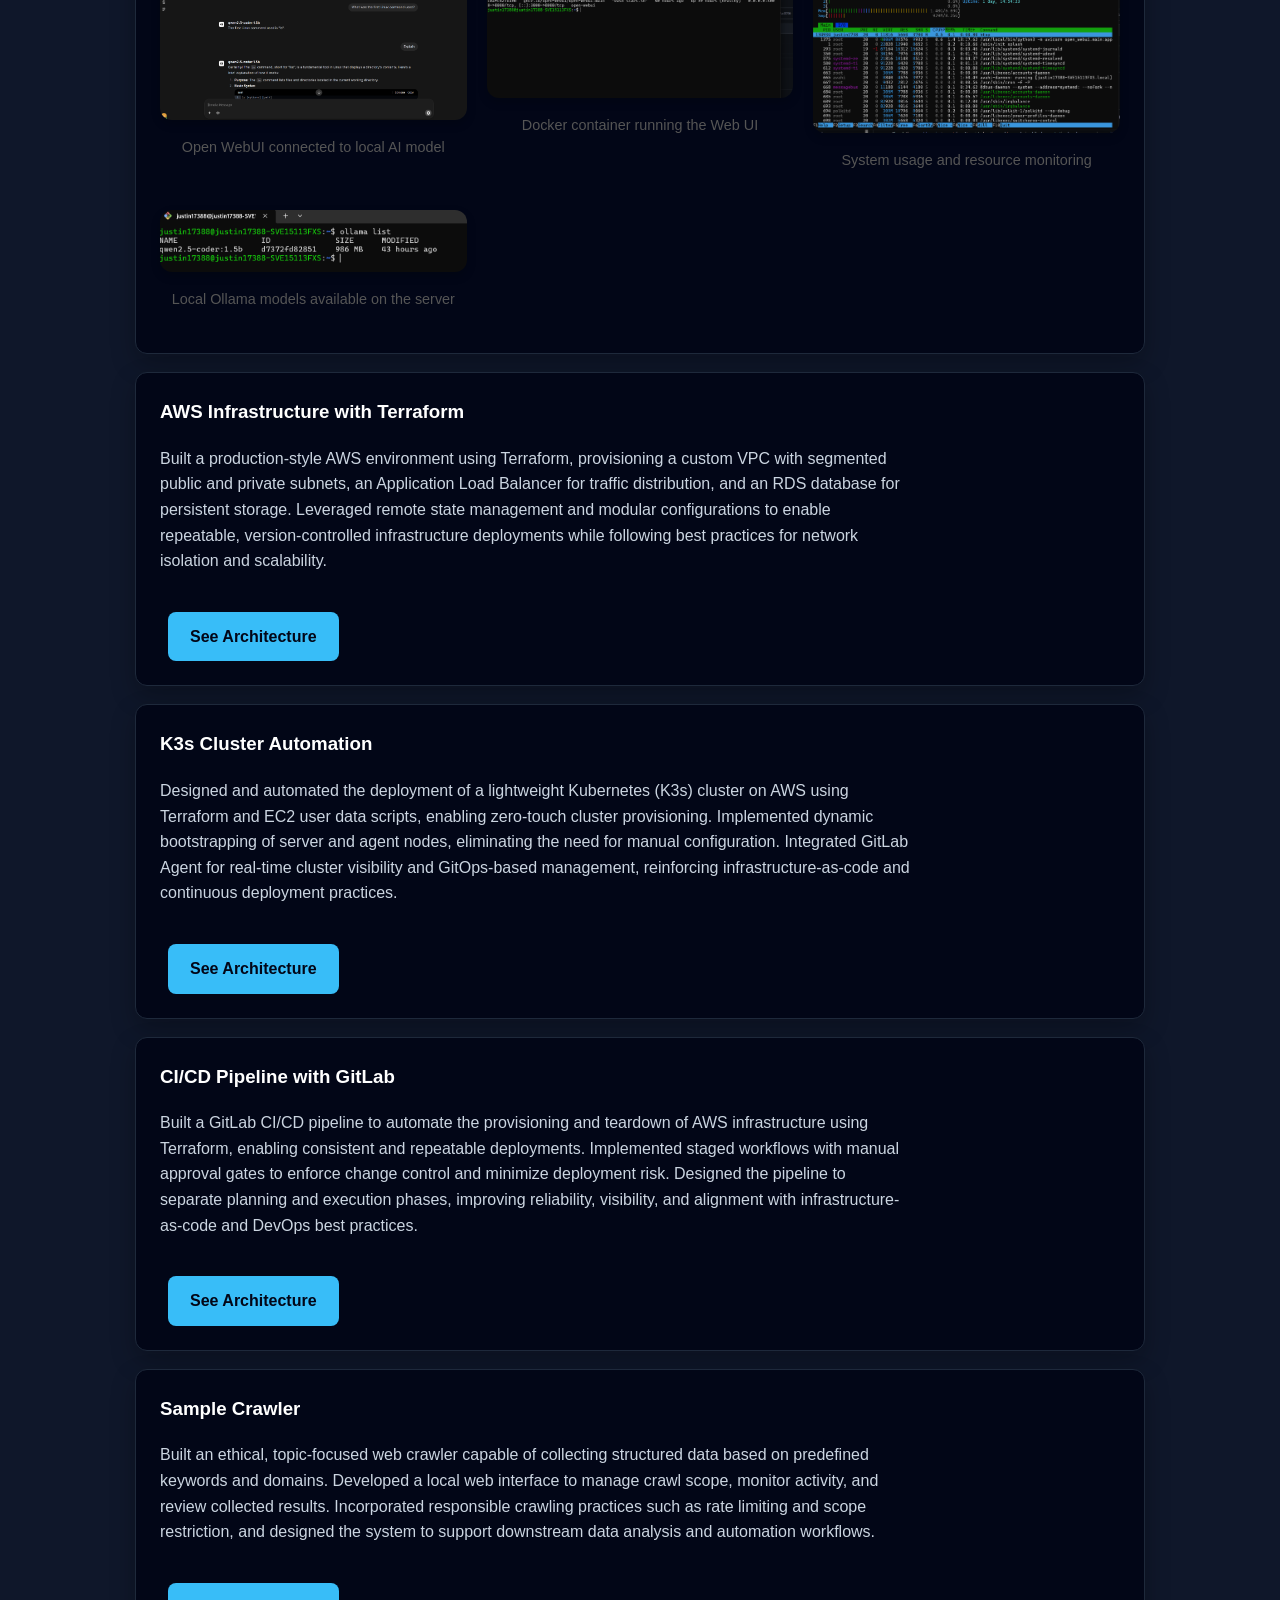
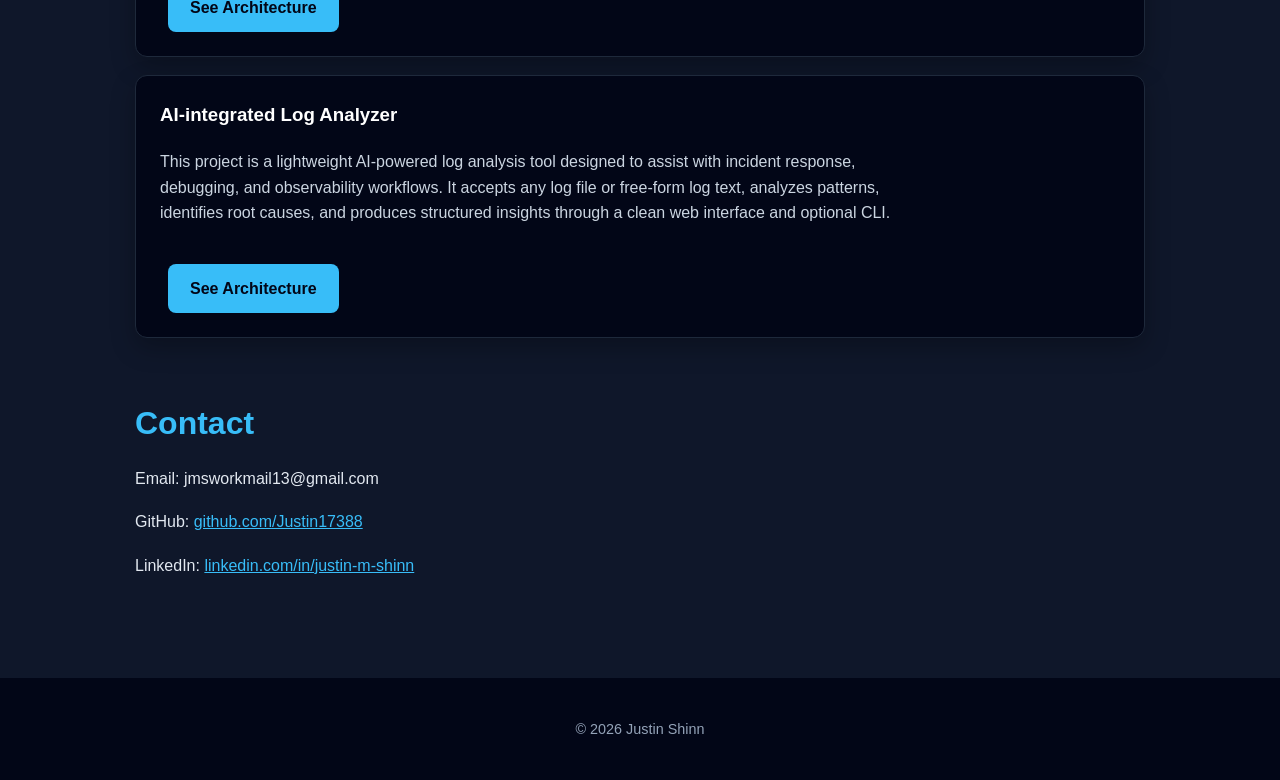
==== commit 93d37375: "Enhance project section with screenshot links Added descriptions and links for project screenshots." ====
--- a/index.html
+++ b/index.html
@@ -14,7 +14,8 @@
   <h1>Justin Shinn</h1>
   <p>DevOps Engineer building real-world infrastructure, automation, and self-hosted AI systems</p>
   <p>Linux • Docker • AWS • Terraform • GitLab CI/CD • Kubernetes • Python • Bash • AI/LLMs</p>
-
+  <p>Focused on building practical, production-style systems through hands-on problem solving and real-world infrastructure design.</p>
+  
   <a class="btn" href="#projects">View Projects</a>
   <a class="btn" href="Justin_Shinn_Resume.pdf" target="_blank">View Resume</a>
   <a class="btn" href="Justin_Shinn_Resume.pdf" download>Download Resume</a>
@@ -69,27 +70,39 @@
         <a class="btn" href="https://github.com/Justin17388/devops-portfolio-justin/tree/main/projects/ai-homelab-devops-assistant" target="_blank">See Architecture</a>
       </div>
 
+      <p style="margin-top:10px; font-size:0.9rem;">
+           Remote access enabled via secure private network (Tailscale)
+      </p>
+
       <div class="screenshots">
         <h4>Project Screenshots</h4>
 
         <div class="screenshot-grid">
           <div class="screenshot-item">
-            <img src="webui-running.png" alt="Open WebUI running with local AI model" />
+            <a href="webui-running.png" target="_blank">
+              <img src="webui-running.png" alt="Open WebUI running with local AI model" />
+            </a>
             <p>Open WebUI connected to local AI model</p>
           </div>
 
           <div class="screenshot-item">
-            <img src="docker-containers.png" alt="Docker containers running Open WebUI" />
+            <a href="docker-containers.png" target="_blank">
+              <img src="docker-containers.png" alt="Docker containers running Open WebUI" />
+            </a>
             <p>Docker container running the Web UI</p>
           </div>
 
           <div class="screenshot-item">
-            <img src="system-usage.png" alt="System resource usage shown in htop" />
+            <a href="system-usage.png" target="_blank">
+              <img src="system-usage.png" alt="System resource usage shown in htop" />
+            </a>            
             <p>System usage and resource monitoring</p>
           </div>
 
           <div class="screenshot-item">
-            <img src="ollama-model.png" alt="Ollama models listed in terminal" />
+             <a href="ollama-model.png" target="_blank">
+              <img src="ollama-model.png" alt="Ollama models listed in terminal" />
+            </a>  
             <p>Local Ollama models available on the server</p>
           </div>
         </div>
--- a/style.css
+++ b/style.css
@@ -68,6 +68,19 @@
 .btn:hover {
   background: #7dd3fc;
   transform: translateY(-2px);
+}
+
+.featured-project {
+  border: 2px solid #4CAF50;
+  padding: 20px;
+  border-radius: 12px;
+  background-color: #f9fff9;
+}
+.project-label {
+  color: #4CAF50;
+  font-weight: bold;
+  text-transform: uppercase;
+  font-size: 0.8rem;
 }
 
 /* Project Cards */
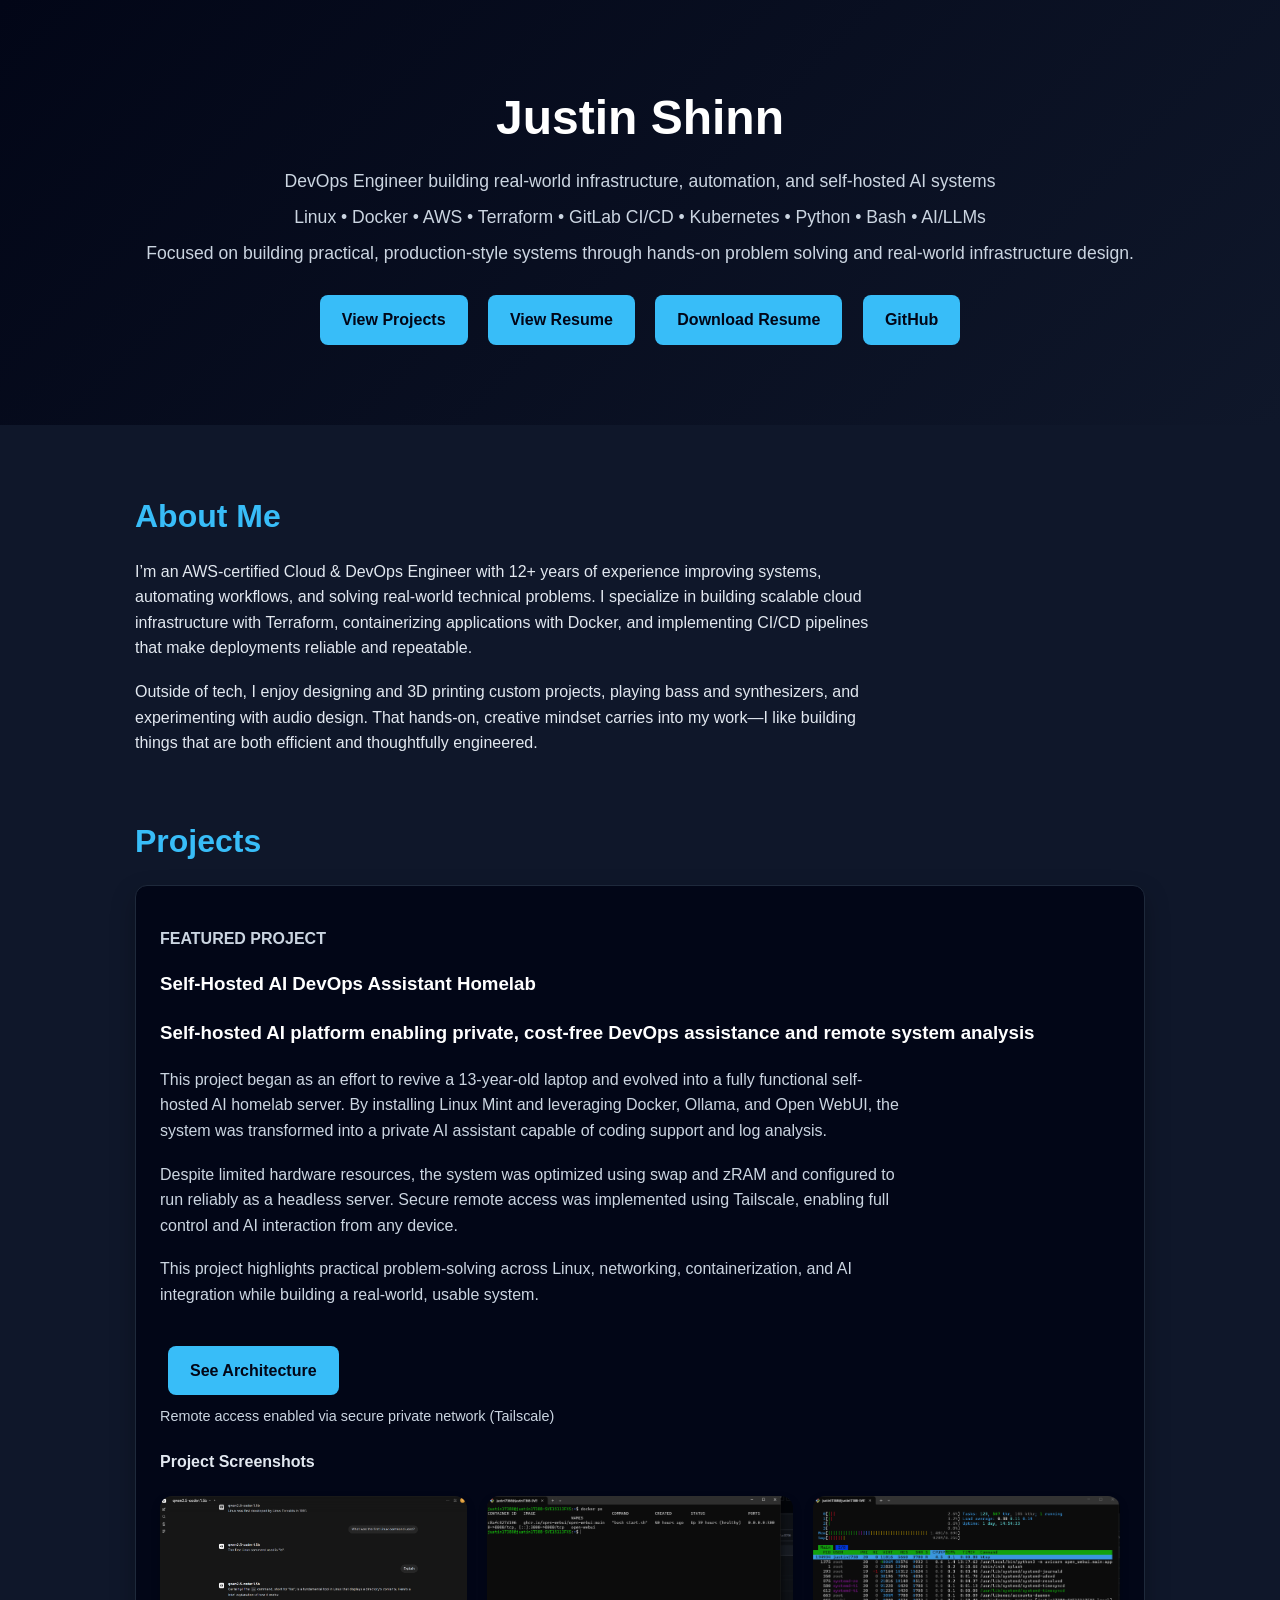
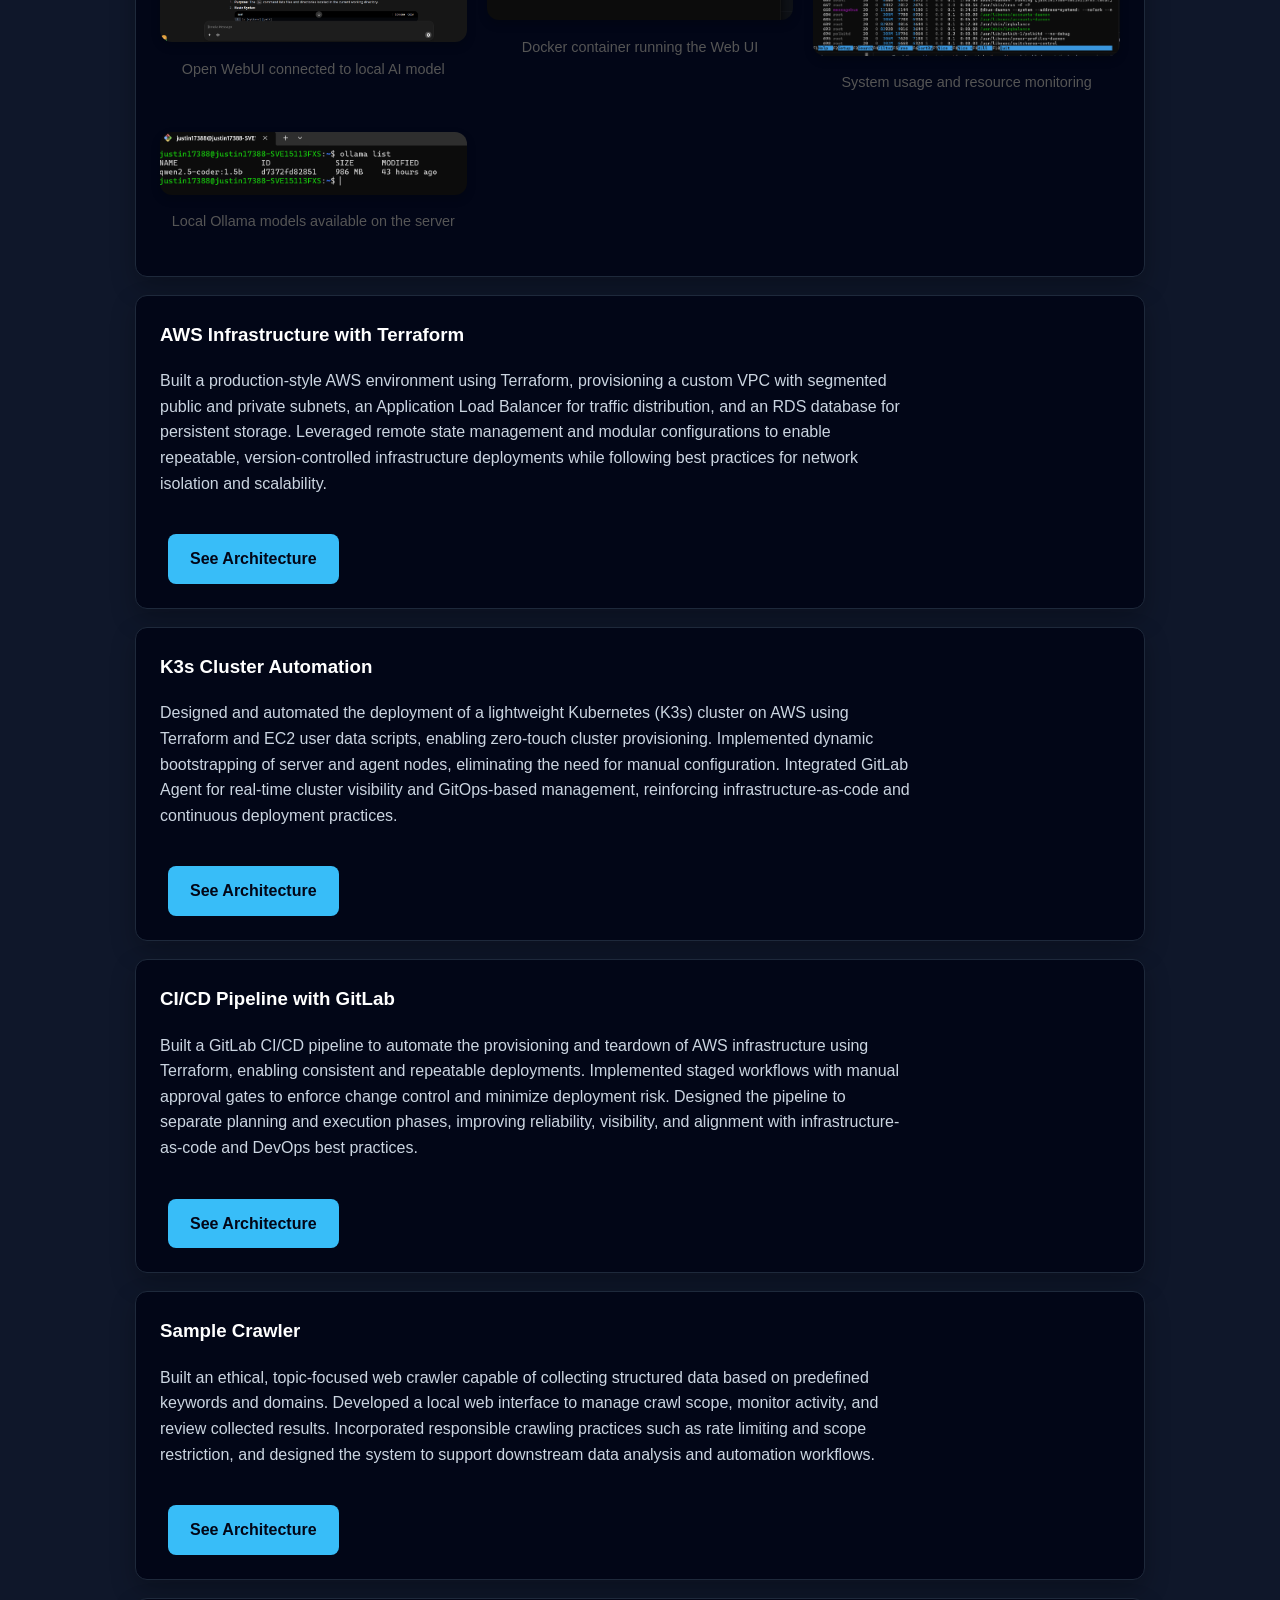
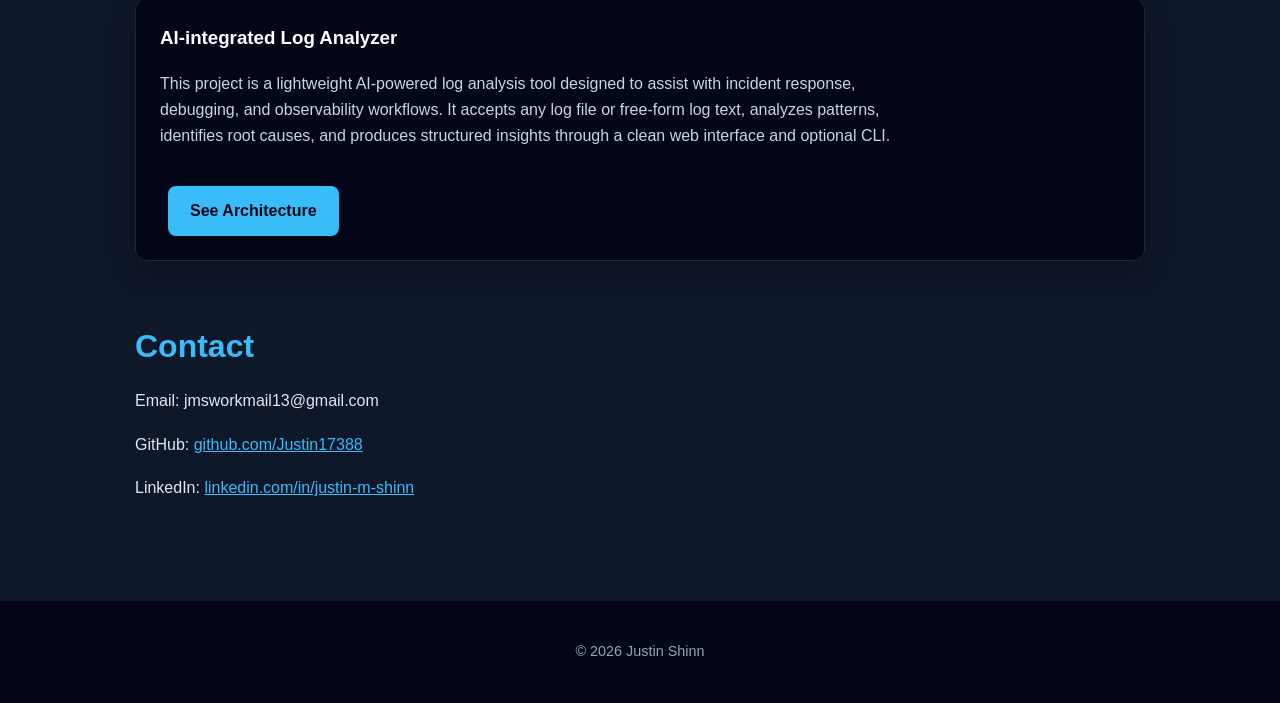
==== commit f458a916: "Change h2 to h3 for project description" ====
--- a/index.html
+++ b/index.html
@@ -47,7 +47,7 @@
       <p class="project-label">Featured Project</p>
 
       <h3>Self-Hosted AI DevOps Assistant Homelab</h3>
-      <h2>Self-hosted AI platform enabling private, cost-free DevOps assistance and remote system analysis</h2>
+      <h3>Self-hosted AI platform enabling private, cost-free DevOps assistance and remote system analysis</h3>
       
       <p>
         This project began as an effort to revive a 13-year-old laptop and evolved into a fully functional
